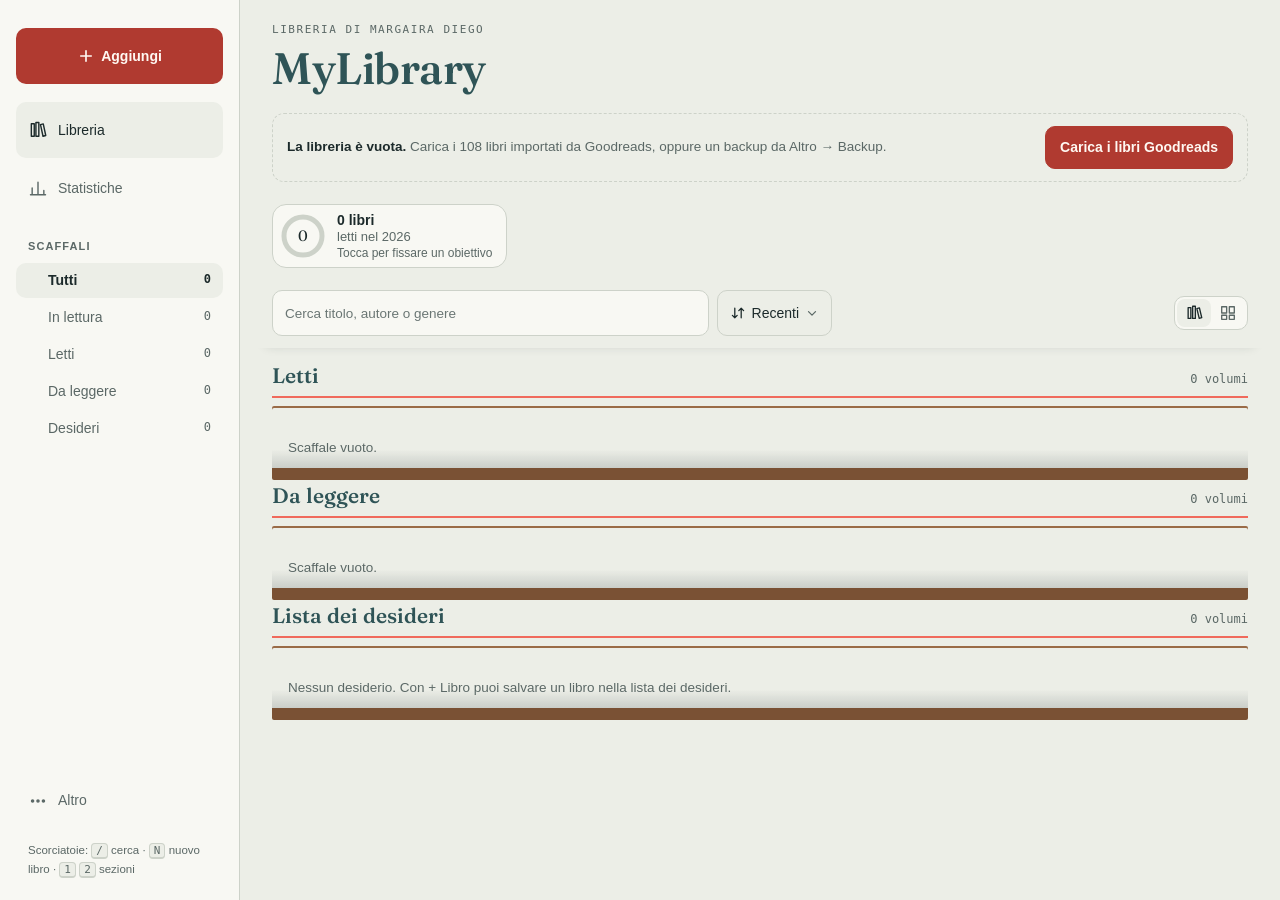
==== index.html @ 31dde28f "Unisci font-fraunces: nuovi caratteri e colori (v44)" ====
<!doctype html>
<html lang="it">
<head>
<meta charset="utf-8">
<meta name="viewport" content="width=device-width, initial-scale=1, viewport-fit=cover">
<title>MyLibrary</title>
<meta name="description" content="La mia libreria personale: libri letti, in lettura e da leggere.">
<link rel="manifest" href="manifest.webmanifest">
<link rel="icon" href="icon-192.png" type="image/png">
<link rel="apple-touch-icon" href="apple-touch-icon.png">
<meta name="apple-mobile-web-app-capable" content="yes">
<meta name="mobile-web-app-capable" content="yes">
<meta name="apple-mobile-web-app-title" content="MyLibrary">
<meta name="apple-mobile-web-app-status-bar-style" content="default">
<meta name="theme-color" content="#ECEEE7" media="(prefers-color-scheme: light)">
<meta name="theme-color" content="#131919" media="(prefers-color-scheme: dark)">
<link rel="preconnect" href="https://fonts.googleapis.com">
<link rel="preconnect" href="https://fonts.gstatic.com" crossorigin>
<link rel="stylesheet" href="https://fonts.googleapis.com/css2?family=Fraunces:opsz,wght@9..144,400..600&display=swap">
<link rel="stylesheet" href="style.css">
</head>
<body>
<div class="wrap">
  <header class="top">
    <div class="exlibris">Libreria di Margaira Diego</div>
    <h1>MyLibrary</h1>
  </header>
  <div id="notice"></div>
  <div class="enrich" id="enrich" role="status" hidden></div>
  <section class="hero" id="hero" aria-label="Libri in lettura" hidden></section>
  <div class="sumrow">
    <div class="tally" id="tally"></div>
    <div class="viewsw viewsw-m" role="radiogroup" aria-label="Vista">
        <button type="button" role="radio" data-mode="dorsi" aria-checked="true" aria-label="Dorsi sullo scaffale" title="Dorsi"><svg viewBox="0 0 20 20" width="18" height="18" aria-hidden="true"><path d="M3.5 4h3v12h-3zM8.5 2.5h3V16h-3zM13.2 5.2l2.8-.8 2.6 10.8-2.8.8z" fill="none" stroke="currentColor" stroke-width="1.5" stroke-linejoin="round"/></svg></button>
        <button type="button" role="radio" data-mode="copertine" aria-checked="false" aria-label="Copertine" title="Copertine"><svg viewBox="0 0 20 20" width="18" height="18" aria-hidden="true"><path d="M3 3h5.5v7H3zM11.5 3H17v7h-5.5zM3 12.5h5.5V17H3zM11.5 12.5H17V17h-5.5z" fill="none" stroke="currentColor" stroke-width="1.5" stroke-linejoin="round"/></svg></button>
    </div>
  </div>
  <div class="toolbar" id="toolbar">
    <div class="search" id="searchbar">
      <input id="q" type="search" placeholder="Cerca titolo, autore o genere" aria-label="Cerca nella libreria" autocomplete="off">
      <div class="dd" id="sort-dd">
        <button class="dd-btn" id="sort-btn" type="button" aria-haspopup="listbox" aria-expanded="false" aria-label="Ordina">
          <svg viewBox="0 0 20 20" width="16" height="16" aria-hidden="true"><path d="M6 4v12M6 16l-3-3M6 16l3-3M14 16V4M14 4l-3 3M14 4l3 3" fill="none" stroke="currentColor" stroke-width="1.6" stroke-linecap="round" stroke-linejoin="round"/></svg>
          <span id="sort-label">Recenti</span>
          <svg class="chev" viewBox="0 0 20 20" width="14" height="14" aria-hidden="true"><path d="M5 8l5 5 5-5" fill="none" stroke="currentColor" stroke-width="1.8" stroke-linecap="round" stroke-linejoin="round"/></svg>
        </button>
        <div class="dd-menu" id="sort-menu" role="listbox" aria-label="Ordina per" hidden>
          <button type="button" role="option" data-v="recenti" aria-selected="true">Recenti</button>
          <button type="button" role="option" data-v="daleggere" data-short="Da leggere" aria-selected="false">Da leggere prima</button>
          <button type="button" role="option" data-v="autore" aria-selected="false">Autore</button>
          <button type="button" role="option" data-v="titolo" aria-selected="false">Titolo</button>
          <button type="button" role="option" data-v="voto" aria-selected="false">Voto</button>
        </div>
      </div>
    </div>
    <div class="filters">
      <div class="pills" id="pills" role="radiogroup" aria-label="Mostra"></div>
      <div class="viewsw" role="radiogroup" aria-label="Vista">
        <button type="button" role="radio" data-mode="dorsi" aria-checked="true" aria-label="Dorsi sullo scaffale" title="Dorsi"><svg viewBox="0 0 20 20" width="18" height="18" aria-hidden="true"><path d="M3.5 4h3v12h-3zM8.5 2.5h3V16h-3zM13.2 5.2l2.8-.8 2.6 10.8-2.8.8z" fill="none" stroke="currentColor" stroke-width="1.5" stroke-linejoin="round"/></svg></button>
        <button type="button" role="radio" data-mode="copertine" aria-checked="false" aria-label="Copertine" title="Copertine"><svg viewBox="0 0 20 20" width="18" height="18" aria-hidden="true"><path d="M3 3h5.5v7H3zM11.5 3H17v7h-5.5zM3 12.5h5.5V17H3zM11.5 12.5H17V17h-5.5z" fill="none" stroke="currentColor" stroke-width="1.5" stroke-linejoin="round"/></svg></button>
      </div>
    </div>
  </div>
  <main id="main"></main>
</div>

<nav class="dock" id="dock" aria-label="Sezioni">
  <button class="tab" type="button" data-view="libreria" aria-current="page"><svg viewBox="0 0 24 24" aria-hidden="true"><path d="M4 4.5h3.5v15H4zM9.5 3h3.5v16.5H9.5zM15 5.6l3.3-.9 3 13.9-3.3.9z"/></svg><span>Libreria</span><em class="n" id="n-all"></em></button>
  <div class="shelves" id="side-shelves"></div>
  <button class="tab" type="button" data-act="search"><svg viewBox="0 0 24 24" aria-hidden="true"><circle cx="10.5" cy="10.5" r="6"/><path d="M15 15l5 5"/></svg><span>Cerca</span></button>
  <button class="tab add" type="button" data-act="add" aria-label="Aggiungi un libro (tieni premuto per l'ISBN)"><i class="ico"><svg viewBox="0 0 24 24" aria-hidden="true"><path d="M12 5v14M5 12h14"/></svg></i><span>Aggiungi</span></button>
  <button class="tab" type="button" data-view="stats" aria-current="false"><svg viewBox="0 0 24 24" aria-hidden="true"><path d="M5 20v-8M12 20V5M19 20v-5M3 20h18"/></svg><span>Statistiche</span></button>
  <button class="tab more" type="button" data-act="more"><svg viewBox="0 0 24 24" aria-hidden="true"><circle cx="5.5" cy="12" r="1.3"/><circle cx="12" cy="12" r="1.3"/><circle cx="18.5" cy="12" r="1.3"/></svg><span>Altro</span><i class="dot" id="archive-dot" hidden></i></button>
  <p class="kbd">Scorciatoie: <kbd>/</kbd> cerca · <kbd>N</kbd> nuovo libro · <kbd>1</kbd> <kbd>2</kbd> sezioni</p>
</nav>
<div id="layer"></div>
<script src="app.js"></script>
</body>
</html>
---- style.css ----
/* Una stanza di lettura: scaffali con dorsi, copertine, segnature in stile biblioteca; barra a icone in basso (colonna laterale su computer) */
:root {
  --bg: #ECEEE7;
  --surface: #F8F8F3;
  --ink: #1C2A2B;
  --muted: #5B6866;
  --rule: #CDD2C9;
  --accent: #B03A30;
  --title: #2F5457; /* titoli petrolio, come l'icona */
  --coral: #F06A5C; /* dettagli: anello, barra di lettura, linea degli scaffali */
  --accent-ink: #FFF8F2;
  --wood: #7A5134;
  --wood-hi: #9A6B47;
  --shadow: rgba(28, 42, 43, .16);
  --scrim: rgba(10, 14, 14, .45);
  --spine-ink: #FBF6EC;
  --display: "Fraunces", Georgia, "Times New Roman", serif;
  --dw: 560; /* peso dei titoli */
  --body: -apple-system, BlinkMacSystemFont, "SF Pro Text", "Segoe UI", Helvetica, Arial, sans-serif;
  --mono: ui-monospace, "SF Mono", Menlo, Consolas, monospace;
  color-scheme: light;
}
@media (prefers-color-scheme: dark) {
  :root {
    --bg: #131919; --surface: #1C2425; --ink: #E5E8E1; --muted: #97A29F; --rule: #2E3939;
    --accent: #F06A5C; --accent-ink: #1A0E0C; --title: #F4EAD8; --wood: #4B3222; --wood-hi: #654532;
    --shadow: rgba(0,0,0,.45); --scrim: rgba(0,0,0,.6); color-scheme: dark;
  }
}
* { box-sizing: border-box; }
html, body { background: var(--bg); color: var(--ink); margin: 0; }
body {
  font-family: var(--body); font-size: 15px; line-height: 1.5;
  padding-inline: max(16px, env(safe-area-inset-left, 0px));
  padding-block: env(safe-area-inset-top, 0px) calc(var(--dock-h, 70px) + 20px);
  -webkit-tap-highlight-color: transparent; -webkit-text-size-adjust: 100%;
}
img { max-width: 100%; }
[hidden] { display: none !important; }
.wrap { max-width: 960px; margin: 0 auto; display: flex; flex-direction: column; gap: 22px; }
button, input, select, textarea { font: inherit; color: inherit; }
input, select, textarea { font-size: 16px; } /* evita lo zoom automatico di iOS */
button { cursor: pointer; }
:focus-visible { outline: 2px solid var(--accent); outline-offset: 2px; }

header.top { padding-top: 22px; display: flex; flex-direction: column; gap: 6px; }
.exlibris { font-family: var(--mono); font-size: 11px; letter-spacing: .14em; text-transform: uppercase; color: var(--muted); }
h1 { font-family: var(--display); font-weight: var(--dw); font-size: clamp(30px, 7vw, 44px); line-height: 1.05; letter-spacing: -.01em; margin: 0; text-wrap: balance; color: var(--title); }
.tally { display: flex; flex-wrap: wrap; gap: 6px 18px; color: var(--muted); font-size: 13px; font-variant-numeric: tabular-nums; }
.tally b { color: var(--ink); font-weight: 600; }

.search { display: flex; gap: 8px; }
.search input { flex: 1; min-width: 0; padding: 10px 12px; border: 1px solid var(--rule); background: var(--surface); border-radius: 10px; }
.search select { padding: 10px; border: 1px solid var(--rule); background: var(--surface); border-radius: 10px; }

.notice { border: 1px dashed var(--rule); border-radius: 12px; padding: 12px 14px; font-size: 13.5px; color: var(--muted); display: flex; gap: 12px; align-items: center; flex-wrap: wrap; justify-content: space-between; }
.notice strong { color: var(--ink); }

/* Scaffali */
.shelf-block { display: flex; flex-direction: column; gap: 8px; }
.shelf-head { display: flex; align-items: baseline; justify-content: space-between; gap: 12px; padding-bottom: 4px; border-bottom: 2px solid var(--coral); }
.shelf-head h2 { font-family: var(--display); font-weight: var(--dw); font-size: 21px; margin: 0; color: var(--title); }
.shelf-head span { font-family: var(--mono); font-size: 12px; color: var(--muted); font-variant-numeric: tabular-nums; }
.row { display: flex; align-items: flex-end; gap: 3px; flex-wrap: wrap; width: 100%; padding: 14px 8px 0; border-bottom: 12px solid var(--wood); box-shadow: 0 2px 0 var(--wood-hi) inset, 0 10px 14px -10px var(--shadow); background: linear-gradient(to bottom, transparent 70%, var(--shadow)); border-radius: 2px; }
.spine { border: 0; padding: 12px 0 8px; border-radius: 3px 3px 1px 1px; color: var(--spine-ink); position: relative; overflow: hidden; display: flex; flex-direction: column; align-items: center; justify-content: space-between; gap: 6px; background-size: 100% 100%; background-position: center; box-shadow: inset 2px 0 0 rgba(255,255,255,.14), inset -3px 0 0 rgba(0,0,0,.18); transition: transform .18s ease; }
.spine:hover, .spine:focus-visible { transform: translateY(-8px); }
.spine .t { flex: 1; min-height: 0; writing-mode: vertical-rl; transform: rotate(180deg); font-family: var(--display); font-size: 13px; line-height: 1.1; white-space: nowrap; overflow: hidden; text-overflow: ellipsis; position: relative; z-index: 2; }
.spine .au { writing-mode: vertical-rl; transform: rotate(180deg); font-size: 8.5px; letter-spacing: .12em; text-transform: uppercase; opacity: .85; white-space: nowrap; max-height: 64px; overflow: hidden; position: relative; z-index: 2; }
/* dorso ricavato dalla copertina */
.spine.fromcover img { position: absolute; inset: 0; width: 100%; height: 100%; object-fit: cover; z-index: 0; }
.spine.fromcover .shade { position: absolute; inset: 0; z-index: 1; background:
  linear-gradient(90deg, rgba(0,0,0,.55) 0, rgba(0,0,0,.18) 16%, rgba(255,255,255,.10) 42%, rgba(0,0,0,.10) 72%, rgba(0,0,0,.55) 100%),
  rgba(0,0,0,.28); }
.spine.fromcover .t, .spine.fromcover .au { text-shadow: 0 1px 2px rgba(0,0,0,.8); }
/* dorso fotografato */
.spine.photo { padding: 0; }
.spine.photo .gloss { position: absolute; inset: 0; background: linear-gradient(90deg, rgba(0,0,0,.35), rgba(255,255,255,.10) 35%, transparent 60%, rgba(0,0,0,.35)); }
.spine-edit { display: flex; flex-direction: column; gap: 8px; border-top: 1px solid var(--rule); padding-top: 12px; }
.spine-row { display: flex; gap: 16px; align-items: flex-end; }
.spine-prev { flex: none; display: flex; align-items: flex-end; min-height: 140px; padding: 0 6px; border-bottom: 6px solid var(--wood); }
.spine-prev .spine { cursor: default; }
.spine-actions { display: flex; flex-direction: column; gap: 8px; min-width: 0; }
.spine-actions label.btn { text-align: center; cursor: pointer; }
.spine .band { position: absolute; left: 0; right: 0; height: 3px; background: rgba(255,255,255,.28); }
.spine .band.a { top: 8px; } .spine .band.b { bottom: 8px; }
.spine.demo { opacity: .78; }
.empty-shelf { color: var(--muted); font-size: 13.5px; padding: 18px 8px 10px; width: 100%; }
.more { align-self: flex-start; }

/* Copertine */
.covers { display: grid; grid-template-columns: repeat(auto-fill, minmax(130px, 1fr)); gap: 18px 14px; }
.card { border: 0; background: none; padding: 0; text-align: left; display: flex; flex-direction: column; gap: 8px; min-width: 0; }
.cover { aspect-ratio: 2 / 3; max-width: 100%; width: 100%; border-radius: 3px 6px 6px 3px; color: var(--spine-ink); position: relative; overflow: hidden; padding: 16px 14px; display: flex; flex-direction: column; justify-content: space-between; box-shadow: 0 8px 18px -10px var(--shadow), inset 6px 0 0 rgba(0,0,0,.16); }
.cover::after { content: ""; position: absolute; inset: 8px 8px 8px 14px; border: 1px solid rgba(255,255,255,.35); pointer-events: none; }
.cover .ct { font-family: var(--display); font-size: 17px; line-height: 1.15; text-wrap: balance; position: relative; z-index: 1; overflow-wrap: anywhere; }
.cover .ca { font-size: 10.5px; letter-spacing: .12em; text-transform: uppercase; position: relative; z-index: 1; opacity: .9; }
.cover .pat { position: absolute; inset: 0; opacity: .5; }
.cover.photo { padding: 0; }
.cover.photo::after { display: none; }
.cover.photo img { position: absolute; inset: 0; width: 100%; height: 100%; object-fit: cover; z-index: 2; }
.card .meta { font-size: 12.5px; color: var(--muted); display: flex; justify-content: space-between; gap: 8px; }
.card .meta .callno { font-family: var(--mono); font-size: 11px; }
.card .ttl { font-size: 13px; line-height: 1.3; font-weight: 600; overflow: hidden; display: -webkit-box; -webkit-line-clamp: 2; -webkit-box-orient: vertical; }
.stars { color: var(--accent); letter-spacing: 1px; font-size: 13px; }

/* Statistiche */
.stats { display: grid; grid-template-columns: repeat(auto-fit, minmax(240px, 1fr)); gap: 16px; }
.panel { background: var(--surface); border: 1px solid var(--rule); border-radius: 14px; padding: 16px; display: flex; flex-direction: column; gap: 12px; min-width: 0; }
.panel h3 { margin: 0; font-family: var(--display); font-weight: var(--dw); font-size: 18px; color: var(--title); }
.figures { display: grid; grid-template-columns: repeat(3, 1fr); gap: 10px; }
.fig b { display: block; font-family: var(--display); font-weight: var(--dw); font-size: 28px; font-variant-numeric: tabular-nums; line-height: 1.1; }
.fig span { font-size: 12px; color: var(--muted); }
.bars { display: flex; align-items: flex-end; gap: 8px; height: 150px; padding-top: 18px; border-bottom: 1px solid var(--rule); }
.bar { flex: 1; display: flex; flex-direction: column; align-items: center; justify-content: flex-end; gap: 4px; height: 100%; min-width: 0; }
.bar i { display: block; width: 100%; max-width: 34px; background: var(--accent); border-radius: 3px 3px 0 0; }
.bar em { font-style: normal; font-size: 12px; font-variant-numeric: tabular-nums; }
.bar-labels { display: flex; gap: 8px; }
.bar-labels span { flex: 1; text-align: center; font-family: var(--mono); font-size: 11px; color: var(--muted); min-width: 0; }
.list { list-style: none; padding: 0; margin: 0; display: flex; flex-direction: column; gap: 8px; }
.list li { display: flex; justify-content: space-between; gap: 10px; font-size: 14px; border-bottom: 1px solid var(--rule); padding-bottom: 6px; }
.list li span:last-child { font-variant-numeric: tabular-nums; color: var(--muted); }

/* Barra in alto: ricerca, ordine, filtri a pillole, vista dorsi/copertine. Resta in cima mentre scorri. */
.toolbar { position: sticky; top: 0; z-index: 4; margin: -12px calc(-1 * max(16px, env(safe-area-inset-left, 0px))) -10px; padding: calc(8px + env(safe-area-inset-top, 0px)) max(16px, env(safe-area-inset-left, 0px)) 8px;
  background: var(--bg); box-shadow: 0 8px 10px -10px var(--shadow); display: flex; flex-direction: column; gap: 8px; }
.filters { display: flex; flex-direction: column; align-items: flex-end; gap: 6px; } /* sotto i filtri, a destra */
.pills { align-self: stretch; width: 100%; }
.pills { display: flex; gap: 6px; overflow-x: auto; scrollbar-width: none; flex: 1; min-width: 0; }
.pills::-webkit-scrollbar { display: none; }
.pill { flex: none; border: 1px solid var(--rule); background: var(--surface); border-radius: 999px; padding: 5px 12px; font-size: 13px; font-weight: 500; color: var(--muted); white-space: nowrap; transition: background .15s ease, color .15s ease; }
.pill b { font-weight: 600; margin-left: 5px; font-variant-numeric: tabular-nums; opacity: .75; }
.pill[aria-checked="true"] { background: var(--ink); border-color: var(--ink); color: var(--bg); }
/* iPhone: senza numeri e più compatte, così le quattro pillole entrano tutte */
/* Sotto 1024 px i filtri sono un controllo segmentato a larghezza piena (proposta A); sotto 700 px senza conteggi */
@media (max-width: 1023px) {
  .pills { display: flex; gap: 0; overflow: visible; background: var(--surface); border: 1px solid var(--rule); border-radius: 12px; padding: 3px; }
  .pill { flex: 1 1 auto; min-width: 0; border: 0; background: none; border-radius: 9px; padding: 7px 4px; font-size: 12.5px; overflow: hidden; text-overflow: ellipsis; }
  .pill[aria-checked="true"] { background: var(--ink); color: var(--bg); font-weight: 600; }
}
@media (max-width: 699px) { .pill b { display: none; } }
.viewsw { display: flex; flex: none; padding: 2px; border: 1px solid var(--rule); border-radius: 10px; background: var(--surface); }
.viewsw button { border: 0; background: none; padding: 5px 8px; border-radius: 8px; color: var(--muted); display: grid; place-items: center; }
.viewsw button[aria-checked="true"] { background: var(--bg); color: var(--ink); }

/* Barra in basso a icone (telefono e iPad in verticale) */
.dock { position: fixed; left: 0; right: 0; bottom: 0; z-index: 5; background: color-mix(in srgb, var(--surface) 94%, transparent); -webkit-backdrop-filter: blur(12px); backdrop-filter: blur(12px); border-top: 1px solid var(--rule);
  padding: 6px max(8px, env(safe-area-inset-left, 0px)) calc(4px + env(safe-area-inset-bottom, 0px)); display: grid; grid-template-columns: repeat(5, 1fr); max-width: none; transition: transform .25s ease; }
.dock .tab { position: relative; display: flex; flex-direction: column; align-items: center; justify-content: flex-end; gap: 2px; min-height: 56px; border: 0; background: none; padding: 4px 0; font-size: 10.5px; font-weight: 600; color: var(--muted); -webkit-touch-callout: none; user-select: none; -webkit-user-select: none; }
.dock .tab svg { width: 24px; height: 24px; fill: none; stroke: currentColor; stroke-width: 1.7; stroke-linecap: round; stroke-linejoin: round; }
.dock .tab.more svg { fill: currentColor; }
.dock .tab[aria-current="page"] { color: var(--accent); }
.dock .tab .n { display: none; }
.dock .tab.add .ico { width: 46px; height: 46px; margin-top: -16px; border-radius: 50%; background: var(--accent); color: var(--accent-ink); display: grid; place-items: center; box-shadow: 0 6px 16px -6px var(--accent); }
.dock .tab.add .ico svg { stroke-width: 2.2; }
.dock .dot { position: absolute; top: 2px; left: calc(50% + 8px); width: 8px; height: 8px; border-radius: 50%; background: var(--accent); }
.dock .shelves, .dock .kbd { display: none; }
@media (max-width: 1023px) {
  body.bars-off .dock { transform: translateY(calc(100% + 24px)); } /* 24px: anche il cerchio di Aggiungi che sporge */
}
@media (min-width: 560px) and (max-width: 1023px) { .dock { padding-inline: calc(50% - 280px); } }

/* Telefono: sezione in lettura, obiettivo su una riga e filtri come nel mockup */
@media (max-width: 1023px) {
  .toolbar { display: flex; flex-direction: column; }
  .filters { order: 1; }
  #searchbar { order: 2; }
  .tally .goal { border: 0; background: none; padding: 0; border-radius: 0; gap: 8px; }
  .pace-extra { display: none; }
  .filters { display: flex; flex-direction: column; align-items: stretch; }
  .toolbar .viewsw { display: none; } /* sul telefono il selettore sta nella riga dell'obiettivo */
  .sumrow { display: flex; align-items: center; justify-content: space-between; gap: 8px; margin-top: -6px; }
  .sumrow .tally { flex: 1; min-width: 0; margin-top: 0; }
  .sumrow .tally .goal { width: auto; }
  .sumrow .viewsw-m { display: flex; flex: none; }
  .tally .goal-txt em { display: none; } /* sul telefono niente "ne mancano": resta il conteggio */
  .goal svg { width: 30px; height: 30px; }
  .tally .goal { width: 100%; justify-content: flex-start; }
  .tally .goal-txt { flex-direction: row; flex-wrap: wrap; align-items: baseline; gap: 0 4px; font-size: 13px; white-space: nowrap; }
  .tally .goal-txt b { font-size: 14px; }
  .tally .goal-txt em { font-size: 12.5px; font-style: normal; }
  .tally .goal-txt em::before { content: "· "; }
  .hero .rlabel { font-size: 11px; letter-spacing: .14em; text-transform: uppercase; color: var(--accent); font-weight: 600; }
  .hero .rbody { gap: 8px; }
  .hero .ractions { display: flex; gap: 8px; margin-top: 4px; }
  .hero .ractions .btn { padding: 9px 16px; font-size: 14px; }
  .hero .callno { font-family: var(--mono); font-size: 12px; color: var(--ink); }
}
.ractions { display: flex; gap: 8px; flex-wrap: wrap; }
/* Obiettivo compatto sotto la lettura, sul telefono */
@media (max-width: 1023px) {
  .goal svg { width: 40px; height: 40px; }
}

/* Aggiornamento informazioni in sottofondo */
.enrich { font-size: 13px; color: var(--muted); background: var(--surface); border: 1px dashed var(--rule); border-radius: 12px; padding: 8px 12px; }

/* Sezione in lettura in primo piano (in alto) */
.hero { display: flex; flex-direction: column; gap: 12px; }
.hero-h { font: var(--dw) 21px var(--display); color: var(--title); margin: 0; display: flex; justify-content: space-between; align-items: baseline; }
.hero-h span { font: 500 12px var(--mono); color: var(--muted); }
.hero .reading { grid-template-columns: 1fr; gap: 12px; }
.hero .rcard { grid-template-columns: 104px 1fr; gap: 16px; padding: 14px; border-radius: 18px; box-shadow: 0 10px 24px -18px var(--shadow); }
.hero .rcover .cover { padding: 10px 8px; }
.hero .rcover .cover .ct { font-size: 12px; } .hero .rcover .cover .ca { font-size: 8px; }
.hero .rbody h3 { font-size: 20px; }
.hero .pbar { height: 9px; }
@media (min-width: 1024px) { .hero .reading { grid-template-columns: repeat(auto-fill, minmax(360px, 1fr)); } }

/* Lista dei desideri */
.wish-box { display: flex; flex-direction: column; gap: 8px; padding: 12px; border: 1px dashed var(--rule); border-radius: 14px; }
.wish-box .btn { align-self: flex-start; }
.refresh { display: flex; flex-direction: column; gap: 6px; align-items: flex-start; }

/* Pulsanti Mostra altri / Nascondi */
.pager { display: flex; align-items: center; justify-content: space-between; flex-wrap: wrap; gap: 10px 14px; margin: 14px 0 0; padding: 10px 12px; border: 1px dashed var(--rule); border-radius: 14px; }
.pager-count { font-family: var(--mono); font-size: 12px; color: var(--muted); font-variant-numeric: tabular-nums; }
.pager-actions { display: flex; gap: 8px; flex-wrap: wrap; margin-left: auto; }
.pager-btn { border: 1px solid var(--rule); background: var(--surface); color: var(--ink); padding: 8px 14px; border-radius: 999px; font-size: 13.5px; font-weight: 600; min-height: 38px; transition: background .15s ease, border-color .15s ease; }
.pager-btn.primary { background: var(--ink); border-color: var(--ink); color: var(--bg); }
.pager-btn:hover { border-color: var(--muted); }
.pager-btn:active { transform: scale(.98); }
[data-shelf], #main .covers { scroll-margin-top: 150px; }

/* Menu Altro */
.menu-list { display: flex; flex-direction: column; border: 1px solid var(--rule); border-radius: 14px; overflow: hidden; }
.menu-list > * { display: flex; flex-direction: column; gap: 2px; text-align: left; border: 0; border-bottom: 1px solid var(--rule); background: var(--bg); padding: 13px 16px; position: relative; }
.menu-list > *:last-child { border-bottom: 0; }
.menu-list b { font-size: 15px; font-weight: 600; }
.menu-list span { font-size: 12.5px; color: var(--muted); }
.menu-list button::after { content: ""; position: absolute; right: 16px; top: 50%; width: 7px; height: 7px; border-right: 2px solid var(--muted); border-top: 2px solid var(--muted); transform: translateY(-50%) rotate(45deg); }
.menu-list .due span { color: var(--accent); font-weight: 600; }
.menu-list .soon { opacity: .55; }

/* Schede a comparsa */
.scrim { position: fixed; inset: 0; background: var(--scrim); z-index: 10; display: flex; align-items: flex-end; justify-content: center; }
.sheet { background: var(--surface); width: 100%; max-width: 560px; max-height: 92vh; max-height: 92dvh; overflow-y: auto; -webkit-overflow-scrolling: touch; overscroll-behavior: contain; border-radius: 18px 18px 0 0; padding: 20px 16px calc(24px + env(safe-area-inset-bottom, 0px)); display: flex; flex-direction: column; gap: 14px; }
@media (min-width: 640px) { .scrim { align-items: center; } .sheet { border-radius: 18px; } }
/* Su iPhone la scheda scorre solo in verticale: niente slittamenti di lato */
.sheet { overflow-x: hidden; touch-action: pan-y pinch-zoom; }
/* I campi data di Safari hanno una larghezza minima propria che può sforare la colonna */
.field input[type="date"] { -webkit-appearance: none; appearance: none; min-width: 0; max-width: 100%; min-height: 44px; display: block; }
.field input[type="date"]::-webkit-date-and-time-value { text-align: left; }
.sheet h2 { font-family: var(--display); font-weight: var(--dw); font-size: 24px; margin: 0; text-wrap: balance; color: var(--title); }
.sheet .sub { color: var(--muted); font-size: 14px; margin-top: -8px; }
.sheet-top { display: grid; grid-template-columns: 96px 1fr; gap: 14px; align-items: start; }
.sheet-top > div { min-width: 0; display: flex; flex-direction: column; gap: 6px; }
.sheet-top .cover { padding: 10px 8px; }
.sheet-top .cover .ct { font-size: 12px; }
.sheet-top .cover .ca { font-size: 8px; }
.kv { display: flex; flex-wrap: wrap; gap: 4px 14px; font-size: 13px; color: var(--muted); font-variant-numeric: tabular-nums; }
.kv .callno { font-family: var(--mono); color: var(--ink); }
.synopsis { font-size: 14px; color: var(--muted); margin: 0; white-space: pre-line; }
.field { display: flex; flex-direction: column; gap: 4px; min-width: 0; }
.field label, .label { font-size: 11px; letter-spacing: .1em; text-transform: uppercase; color: var(--muted); font-weight: 600; }
.field input, .field select, .field textarea { padding: 10px 12px; border: 1px solid var(--rule); border-radius: 10px; background: var(--bg); width: 100%; }
.field textarea { min-height: 76px; resize: vertical; }
.grid2 { display: grid; grid-template-columns: 1fr 1fr; gap: 10px; }
.grid2 > * { min-width: 0; }
.rate { display: flex; gap: 2px; }
.rate button { border: 0; background: none; font-size: 26px; line-height: 1; padding: 2px 4px; color: var(--rule); }
.rate button.on { color: var(--accent); }
.actions { display: flex; gap: 8px; flex-wrap: wrap; }
.btn { border: 1px solid var(--rule); background: var(--bg); padding: 10px 14px; border-radius: 10px; font-weight: 600; font-size: 14px; }
.btn.primary { background: var(--accent); color: var(--accent-ink); border-color: var(--accent); }
.btn.danger { color: var(--accent); }
.btn.ghost { border-color: transparent; background: none; }
.btn[disabled] { opacity: .5; cursor: default; }
.hint { font-size: 12.5px; color: var(--muted); margin: 0; }
.status-line { font-size: 13px; color: var(--muted); min-height: 1em; }
details.edit { border-top: 1px solid var(--rule); padding-top: 12px; }
details.edit summary { font-weight: 600; font-size: 14px; cursor: pointer; }
details.edit[open] summary { margin-bottom: 12px; }
details.edit .inner { display: flex; flex-direction: column; gap: 12px; }

/* Risultati di ricerca */
.results { display: flex; flex-direction: column; gap: 8px; }
.result { display: grid; grid-template-columns: 44px 1fr; gap: 12px; align-items: center; text-align: left; border: 1px solid var(--rule); background: var(--bg); border-radius: 10px; padding: 8px; }
.result img, .result .noimg { width: 44px; height: 66px; object-fit: cover; border-radius: 2px; background: var(--rule); }
.result div { min-width: 0; }
.result b { display: block; font-size: 14px; line-height: 1.3; }
.result span { font-size: 12.5px; color: var(--muted); }

.toast { position: fixed; left: 50%; bottom: calc(var(--dock-h, 70px) + 12px); transform: translateX(-50%); background: var(--ink); color: var(--bg); padding: 10px 16px; border-radius: 999px; font-size: 13.5px; z-index: 20; max-width: calc(100% - 32px); text-align: center; display: flex; gap: 10px; align-items: center; }
.toast button { border: 0; background: none; color: inherit; font-weight: 700; text-decoration: underline; padding: 0; }
.update-bar { position: fixed; top: calc(env(safe-area-inset-top, 0px) + 10px); left: 50%; transform: translateX(-50%); background: var(--ink); color: var(--bg); padding: 10px 16px; border-radius: 999px; font-size: 13.5px; z-index: 30; max-width: calc(100% - 32px); display: flex; gap: 12px; align-items: center; white-space: nowrap; }
.update-bar button { border: 0; background: none; color: inherit; font-weight: 700; padding: 0; }
.update-bar button[data-u="go"] { text-decoration: underline; }
@media (prefers-reduced-motion: reduce) { .spine { transition: none; } .spine:hover { transform: none; } }

/* Scelta della copertina */
.cover-edit { display: flex; flex-direction: column; gap: 8px; border-top: 1px solid var(--rule); padding-top: 12px; }
.cover-head { display: flex; justify-content: space-between; align-items: center; gap: 12px; flex-wrap: wrap; }
.cover-picks { display: grid; grid-template-columns: repeat(auto-fill, minmax(84px, 1fr)); gap: 10px; }
.pick { border: 2px solid transparent; background: none; padding: 3px; border-radius: 8px; display: flex; flex-direction: column; gap: 4px; align-items: stretch; min-width: 0; }
.pick img, .pick .cover { width: 100%; aspect-ratio: 2 / 3; object-fit: cover; border-radius: 3px; box-shadow: 0 4px 10px -6px var(--shadow); }
.pick .cover { padding: 6px; }
.pick .cover .ct { font-size: 10px; } .pick .cover .ca { font-size: 7px; }
.pick span { font-size: 10.5px; color: var(--muted); text-align: center; white-space: nowrap; overflow: hidden; text-overflow: ellipsis; }
.pick.on { border-color: var(--accent); }

/* Obiettivo annuale in testata */
.tally { align-items: center; gap: 10px 18px; }
.goal { display: flex; align-items: center; gap: 10px; border: 1px solid var(--rule); background: var(--surface); border-radius: 14px; padding: 6px 14px 6px 6px; text-align: left; }
.goal svg { flex: none; }
.goal .ring-bg { fill: none; stroke: var(--rule); stroke-width: 5; }
.goal .ring-fg { fill: none; stroke: var(--coral); stroke-width: 5; stroke-linecap: round; transition: stroke-dasharray .5s ease; }
.goal text { font-family: var(--display); font-size: 15px; fill: var(--ink); }
.goal-txt { display: flex; flex-direction: column; font-size: 13px; color: var(--muted); line-height: 1.3; }
.goal-txt b { color: var(--ink); font-size: 14px; }
.goal-txt em { font-style: normal; font-size: 12px; }
.notice.quiet { border-style: solid; padding: 8px 12px; }

/* Libri in lettura */
.reading { display: grid; grid-template-columns: repeat(auto-fill, minmax(280px, 1fr)); gap: 12px; }
.rcard { display: grid; grid-template-columns: 72px 1fr; gap: 14px; background: var(--surface); border: 1px solid var(--rule); border-radius: 14px; padding: 12px; align-items: start; }
.rcover { border: 0; padding: 0; background: none; }
.rcover .cover { padding: 8px 6px; }
.rcover .cover .ct { font-size: 10px; } .rcover .cover .ca { font-size: 7px; }
.rbody { min-width: 0; display: flex; flex-direction: column; gap: 6px; }
.rbody h3 { margin: 0; font-family: var(--display); font-weight: var(--dw); font-size: 17px; line-height: 1.2; text-wrap: balance; color: var(--title); }
.pbar { height: 8px; border-radius: 99px; background: var(--rule); overflow: hidden; }
.pbar i { display: block; height: 100%; background: var(--coral); border-radius: inherit; transition: width .4s ease; }
.prow { display: flex; align-items: center; gap: 10px; flex-wrap: wrap; }
.pin { display: flex; align-items: center; gap: 6px; font-size: 13px; color: var(--muted); }
.pin input { width: 76px; padding: 6px 8px; border: 1px solid var(--rule); border-radius: 8px; background: var(--bg); font-variant-numeric: tabular-nums; }

/* Gesti rapidi */
.spine, .card, .rcover { -webkit-touch-callout: none; -webkit-user-select: none; user-select: none; touch-action: manipulation; }
.quick { display: flex; flex-direction: column; gap: 14px; }
.quick-top { display: grid; grid-template-columns: 64px 1fr; gap: 14px; align-items: center; }
.quick-top .cover { padding: 6px; } .quick-top .cover .ct { font-size: 9px; } .quick-top .cover .ca { font-size: 6px; }
.quick-top h2 { font-size: 20px; }
.quick-list { display: flex; flex-direction: column; gap: 8px; }
.quick-list .btn { text-align: left; padding: 14px; font-size: 15px; }
.quick-list .btn.current { opacity: 1; color: var(--muted); }

/* Scansione ISBN */
.scanner { position: relative; flex: none; border-radius: 12px; overflow: hidden; background: #000; display: flex; flex-direction: column; } /* flex: none: la scheda non lo deve schiacciare a 0 px */
.scanner video { width: 100%; max-height: 260px; object-fit: cover; display: block; }
.scan-frame { position: absolute; left: 12%; right: 12%; top: 50%; height: 34%; transform: translateY(-62%); border: 2px solid rgba(255,255,255,.85); border-radius: 10px; box-shadow: 0 0 0 999px rgba(0,0,0,.25); pointer-events: none; }
.scanner .btn { border-radius: 0; border: 0; }

/* Solo la copertina scaricata */
.cover.photo { background: var(--rule) !important; }
.cover.photo::after, .cover.photo .pat, .cover.photo .ct, .cover.photo .ca { visibility: hidden; }
.cover img { position: absolute; inset: 0; width: 100%; height: 100%; object-fit: cover; z-index: 2; }
.covers .card .meta { justify-content: center; min-height: 18px; }
.arch { display: flex; flex-direction: column; gap: 8px; border-top: 1px solid var(--rule); padding-top: 12px; }
.arch p { margin: 0; font-size: 13.5px; }
.arch .warn { color: var(--accent); font-weight: 600; }
.check { display: flex; gap: 8px; align-items: flex-start; font-size: 13px; color: var(--muted); }
.check input { margin-top: 2px; accent-color: var(--accent); }
.unsaved { position: sticky; bottom: calc(-24px - env(safe-area-inset-bottom, 0px)); margin: 0 -16px calc(-24px - env(safe-area-inset-bottom, 0px)); padding: 12px 16px calc(12px + env(safe-area-inset-bottom, 0px)); background: var(--surface); border-top: 1px solid var(--rule); box-shadow: 0 -6px 16px rgba(0,0,0,.08); display: flex; flex-wrap: wrap; gap: 8px 12px; align-items: center; justify-content: space-between; font-size: 13.5px; font-weight: 600; }

/* ---------- Schermi grandi (computer, iPad in orizzontale) ---------- */
@media (min-width: 1024px) {
  .viewsw-m { display: none; }
  body { padding-left: 272px; padding-right: 32px; padding-block: env(safe-area-inset-top, 0px) 48px; }
  .wrap { max-width: 1200px; }
  /* la barra in basso diventa una colonna laterale con conteggi */
  .dock { top: 0; bottom: 0; left: 0; right: auto; width: 240px; border-top: 0; border-right: 1px solid var(--rule); background: var(--surface);
    padding: 28px 16px 20px; display: flex; flex-direction: column; align-items: stretch; gap: 2px; }
  .dock .tab { flex-direction: row; justify-content: flex-start; gap: 10px; padding: 9px 12px; border-radius: 10px; font-size: 14px; font-weight: 500; transition: background .15s ease, color .15s ease; }
  .dock .tab svg { width: 20px; height: 20px; }
  .dock .tab:hover, .dock .tab[aria-current="page"] { background: var(--bg); color: var(--ink); }
  .dock .tab .n { display: block; margin-left: auto; font-style: normal; font-family: var(--mono); font-size: 12px; color: var(--muted); }
  .dock .tab[data-view="libreria"] { order: 1; } .dock .tab[data-view="stats"] { order: 2; }
  .dock .tab[data-act="search"] { display: none; }
  .dock .tab.add { order: 0; justify-content: center; gap: 6px; margin-bottom: 16px; padding: 10px; background: var(--accent); color: var(--accent-ink); font-weight: 600; }
  .dock .tab.add:hover { background: var(--accent); color: var(--accent-ink); filter: brightness(1.06); }
  .dock .tab.add .ico { width: auto; height: auto; margin: 0; background: none; box-shadow: none; color: inherit; }
  .dock .tab.add .ico svg { width: 18px; height: 18px; }
  .dock .shelves { order: 3; display: flex; flex-direction: column; gap: 2px; margin-top: 20px; }
  .dock .shelves .label { padding: 0 12px 6px; }
  .shelf-link { display: flex; justify-content: space-between; border: 0; background: none; padding: 7px 12px 7px 32px; border-radius: 10px; font-size: 14px; color: var(--muted); text-align: left; transition: background .15s ease, color .15s ease; }
  .shelf-link em { font-style: normal; font-family: var(--mono); font-size: 12px; }
  .shelf-link:hover, .shelf-link[aria-pressed="true"] { background: var(--bg); color: var(--ink); }
  .shelf-link[aria-pressed="true"] { font-weight: 600; }
  .dock .tab.more { order: 4; margin-top: auto; }
  .dock .dot { position: static; margin-left: auto; }
  .dock .kbd { order: 5; display: block; margin: 10px 12px 0; font-size: 11.5px; color: var(--muted); line-height: 1.7; }
  .kbd kbd { font-family: var(--mono); font-size: 11px; border: 1px solid var(--rule); border-bottom-width: 2px; border-radius: 4px; padding: 0 4px; background: var(--bg); }
  .toolbar { flex-direction: row; align-items: center; gap: 12px; margin: -12px -16px -10px; padding: 12px 16px; }
  .toolbar .search { flex: 1; max-width: 560px; }
  .toolbar .filters { margin-left: auto; }
  .toolbar .pills { display: none; }
  .toast { bottom: 28px; left: calc(50% + 120px); }
  .covers { grid-template-columns: repeat(auto-fill, minmax(150px, 1fr)); gap: 24px 18px; }
  /* la scheda del libro si apre a lato, lo scaffale resta visibile */
  .scrim { justify-content: flex-end; align-items: stretch; background: rgba(10, 14, 14, .18); }
  .sheet { max-width: 460px; max-height: none; height: 100%; border-radius: 0; border-left: 1px solid var(--rule);
    box-shadow: -18px 0 40px -20px var(--shadow); animation: slideIn .22s ease; }
  .stats { grid-template-columns: repeat(auto-fit, minmax(300px, 1fr)); }
}
@keyframes slideIn { from { transform: translateX(24px); opacity: .6; } to { transform: none; opacity: 1; } }
@media (prefers-reduced-motion: reduce) { .sheet { animation: none; } }
/* iPad in verticale e schermi medi: due colonne di schede in lettura, più spazio */
@media (min-width: 700px) and (max-width: 1023px) {
  .covers { grid-template-columns: repeat(auto-fill, minmax(140px, 1fr)); }
}

/* Prestazioni: il browser salta il disegno di ciò che è fuori schermo */
.covers .card { content-visibility: auto; contain-intrinsic-size: auto 240px; }
.shelf-block { content-visibility: auto; contain-intrinsic-size: auto 480px; }
.spine img, .cover img { will-change: auto; }

/* ---------- Menu "Ordina" ---------- */
.dd { position: relative; flex: none; }
.dd-btn { display: flex; align-items: center; gap: 6px; height: 100%; min-height: 38px; padding: 0 12px; border: 1px solid var(--rule); border-radius: 10px; background: var(--bg); font-size: 14px; color: var(--ink); transition: border-color .15s ease, background .15s ease; }
.dd-btn:hover { border-color: var(--muted); }
.dd-btn .chev { transition: transform .2s ease; color: var(--muted); }
.dd.open .dd-btn .chev { transform: rotate(180deg); }
.dd-menu { position: absolute; right: 0; top: calc(100% + 8px); min-width: 170px; padding: 6px; background: var(--surface); border: 1px solid var(--rule); border-radius: 12px; box-shadow: 0 14px 34px -14px var(--shadow); display: flex; flex-direction: column; gap: 2px; z-index: 8; transform-origin: top right; animation: ddIn .16s ease; }
.dd-menu[hidden] { display: none; }
.dd-menu [role=option] { text-align: left; border: 0; background: none; padding: 9px 12px 9px 32px; border-radius: 8px; font-size: 14px; position: relative; color: var(--ink); }
.dd-menu [role=option]:hover, .dd-menu [role=option]:focus-visible { background: var(--bg); outline: none; }
.dd-menu [aria-selected=true] { font-weight: 600; }
.dd-menu [aria-selected=true]::before { content: ""; position: absolute; left: 12px; top: 50%; width: 9px; height: 5px; border-left: 2px solid var(--accent); border-bottom: 2px solid var(--accent); transform: translateY(-70%) rotate(-45deg); }
@keyframes ddIn { from { opacity: 0; transform: translateY(4px) scale(.98); } to { opacity: 1; transform: none; } }

/* ---------- Stato a tre pulsanti ---------- */
.seg { position: relative; display: grid; grid-template-columns: repeat(3, 1fr); padding: 3px; border-radius: 12px; background: var(--bg); border: 1px solid var(--rule); }
.seg button { position: relative; z-index: 1; border: 0; background: none; padding: 9px 4px; font-size: 14px; font-weight: 500; color: var(--muted); border-radius: 9px; transition: color .2s ease; }
.seg button[aria-checked=true] { color: var(--accent-ink); font-weight: 600; }
.seg-ink { position: absolute; z-index: 0; top: 3px; bottom: 3px; left: 3px; border-radius: 9px; background: var(--accent); opacity: 0; transition: transform .25s cubic-bezier(.2,.8,.2,1), width .25s ease, opacity .15s; }

/* ---------- Ricerca ---------- */
.search input::placeholder { font-size: 13.5px; color: var(--muted); opacity: .9; }
.search input { transition: border-color .15s ease, box-shadow .15s ease; }
.search input:focus { outline: none; border-color: var(--accent); box-shadow: 0 0 0 3px color-mix(in srgb, var(--accent) 18%, transparent); }

/* ---------- Anteprima sui dorsi ---------- */
.peek { position: fixed; z-index: 30; width: 280px; display: grid; grid-template-columns: 72px 1fr; gap: 12px; padding: 12px; background: var(--surface); border: 1px solid var(--rule); border-radius: 14px; box-shadow: 0 18px 40px -18px var(--shadow); pointer-events: none; opacity: 0; transform: translateY(6px); transition: opacity .16s ease, transform .16s ease; }
.peek.below { transform: translateY(-6px); }
.peek.on { opacity: 1; transform: none; }
.peek .cover { padding: 6px; border-radius: 3px 5px 5px 3px; }
.peek .cover .ct { font-size: 9px; } .peek .cover .ca { font-size: 6px; }
.pk-body { display: flex; flex-direction: column; gap: 3px; min-width: 0; font-size: 12.5px; color: var(--muted); }
.pk-body b { font-family: var(--display); font-weight: var(--dw); font-size: 16px; line-height: 1.2; color: var(--ink); }
.pk-meta { font-size: 12px; }
.pk-st { font-size: 11px; letter-spacing: .08em; text-transform: uppercase; color: var(--accent); margin-top: 2px; }

/* ---------- Fluidità ---------- */
html { scroll-behavior: smooth; }
.scrim { animation: fadeIn .18s ease; }
.scrim.closing { animation: fadeOut .18s ease forwards; }
.sheet { animation: sheetUp .26s cubic-bezier(.2,.8,.2,1); }
.scrim.closing .sheet { animation: sheetDown .18s ease forwards; }
@media (min-width: 1024px) {
  .sheet { animation: slideIn .24s cubic-bezier(.2,.8,.2,1); }
  .scrim.closing .sheet { animation: slideOut .18s ease forwards; }
  .card .cover { transition: transform .2s ease, box-shadow .2s ease; }
  .card:hover .cover { transform: translateY(-4px); box-shadow: 0 16px 28px -14px var(--shadow); }
  .btn { transition: filter .15s ease, border-color .15s ease; }
  .btn:hover:not([disabled]) { filter: brightness(1.05); border-color: var(--muted); }
}
@keyframes fadeIn { from { opacity: 0; } to { opacity: 1; } }
@keyframes fadeOut { to { opacity: 0; } }
@keyframes sheetUp { from { transform: translateY(40px); opacity: .5; } to { transform: none; opacity: 1; } }
@keyframes sheetDown { to { transform: translateY(40px); opacity: 0; } }
@keyframes slideOut { to { transform: translateX(30px); opacity: 0; } }
#main.swap { animation: swapIn .22s ease; }
@keyframes swapIn { from { opacity: 0; transform: translateY(6px); } to { opacity: 1; transform: none; } }
.spine { transition: transform .18s cubic-bezier(.2,.8,.2,1), box-shadow .18s ease; }
@media (prefers-reduced-motion: reduce) {
  html { scroll-behavior: auto; }
  .scrim, .scrim.closing, .sheet, .scrim.closing .sheet, #main.swap, .dd-menu { animation: none !important; }
  .dock, .toolbar { transition: none; }
  .peek, .seg-ink { transition: none; }
}
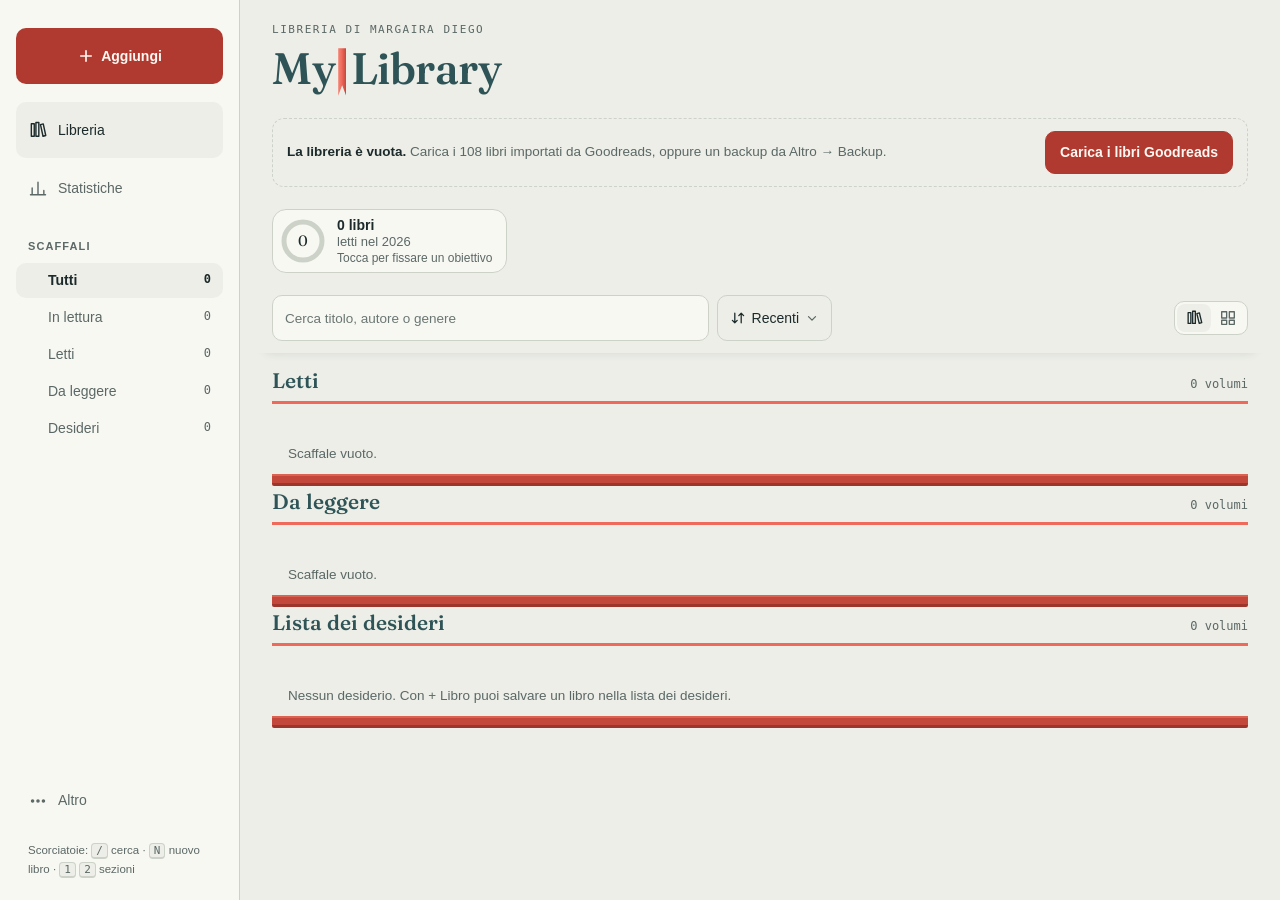
==== commit d3698912: "Unisci titolo-segnalibro: segnalibro nel titolo (v46)" ====
--- a/index.html
+++ b/index.html
@@ -23,7 +23,7 @@
 <div class="wrap">
   <header class="top">
     <div class="exlibris">Libreria di Margaira Diego</div>
-    <h1>MyLibrary</h1>
+    <h1>My<span class="rib" aria-hidden="true"></span>Library</h1>
   </header>
   <div id="notice"></div>
   <div class="enrich" id="enrich" role="status" hidden></div>
--- a/style.css
+++ b/style.css
@@ -11,6 +11,9 @@
   --accent-ink: #FFF8F2;
   --wood: #7A5134;
   --wood-hi: #9A6B47;
+  --shelf: #C4473B; /* asse degli scaffali: corallo un po' più scuro */
+  --shelf-hi: #DC6252;
+  --shelf-lo: #9C362D;
   --shadow: rgba(28, 42, 43, .16);
   --scrim: rgba(10, 14, 14, .45);
   --spine-ink: #FBF6EC;
@@ -23,7 +26,7 @@
 @media (prefers-color-scheme: dark) {
   :root {
     --bg: #131919; --surface: #1C2425; --ink: #E5E8E1; --muted: #97A29F; --rule: #2E3939;
-    --accent: #F06A5C; --accent-ink: #1A0E0C; --title: #F4EAD8; --wood: #4B3222; --wood-hi: #654532;
+    --accent: #F06A5C; --accent-ink: #1A0E0C; --title: #F4EAD8; --wood: #4B3222; --wood-hi: #654532; --shelf: #A9402F; --shelf-hi: #C24F3E; --shelf-lo: #7E2B22;
     --shadow: rgba(0,0,0,.45); --scrim: rgba(0,0,0,.6); color-scheme: dark;
   }
 }
@@ -45,7 +48,10 @@
 
 header.top { padding-top: 22px; display: flex; flex-direction: column; gap: 6px; }
 .exlibris { font-family: var(--mono); font-size: 11px; letter-spacing: .14em; text-transform: uppercase; color: var(--muted); }
-h1 { font-family: var(--display); font-weight: var(--dw); font-size: clamp(30px, 7vw, 44px); line-height: 1.05; letter-spacing: -.01em; margin: 0; text-wrap: balance; color: var(--title); }
+h1 { font-family: var(--display); font-weight: var(--dw); font-size: clamp(30px, 7vw, 44px); line-height: 1.05; letter-spacing: -.01em; margin: 0; white-space: nowrap; color: var(--title); }
+/* Segnalibro tra «My» e «Library»: scende sotto la riga, con la tacca a V; misure in em, segue la grandezza del titolo */
+h1 .rib { display: inline-block; width: .18em; height: 1.08em; margin: 0 .1em 0 .07em; vertical-align: -.28em;
+  background: linear-gradient(90deg, #F58475, var(--coral) 45%, #C4473B); clip-path: polygon(0 0, 100% 0, 100% 100%, 50% 78%, 0 100%); }
 .tally { display: flex; flex-wrap: wrap; gap: 6px 18px; color: var(--muted); font-size: 13px; font-variant-numeric: tabular-nums; }
 .tally b { color: var(--ink); font-weight: 600; }
 
@@ -58,10 +64,17 @@
 
 /* Scaffali */
 .shelf-block { display: flex; flex-direction: column; gap: 8px; }
-.shelf-head { display: flex; align-items: baseline; justify-content: space-between; gap: 12px; padding-bottom: 4px; border-bottom: 2px solid var(--coral); }
+.shelf-head { display: flex; align-items: baseline; justify-content: space-between; gap: 12px; padding-bottom: 4px; border-bottom: 3px solid var(--coral); }
 .shelf-head h2 { font-family: var(--display); font-weight: var(--dw); font-size: 21px; margin: 0; color: var(--title); }
 .shelf-head span { font-family: var(--mono); font-size: 12px; color: var(--muted); font-variant-numeric: tabular-nums; }
-.row { display: flex; align-items: flex-end; gap: 3px; flex-wrap: wrap; width: 100%; padding: 14px 8px 0; border-bottom: 12px solid var(--wood); box-shadow: 0 2px 0 var(--wood-hi) inset, 0 10px 14px -10px var(--shadow); background: linear-gradient(to bottom, transparent 70%, var(--shadow)); border-radius: 2px; }
+/* Scaffale: ogni fila è alta 204 px (i dorsi più bassi hanno spazio sopra), così l'asse si ripete sotto ogni fila.
+   Passo di una fila = 204 px di libri + 12 di asse + 14 di aria; l'ultima asse è sempre in fondo (anche a scaffale vuoto). */
+.row { --board: linear-gradient(var(--shelf-hi) 0 2px, var(--shelf) 2px 9px, var(--shelf-lo) 9px 12px);
+  display: flex; align-items: flex-end; column-gap: 3px; row-gap: 26px; flex-wrap: wrap; width: 100%; padding: 14px 8px 12px;
+  background: var(--board) left bottom / 100% 12px no-repeat,
+    repeating-linear-gradient(transparent 0 204px, var(--shelf-hi) 204px 206px, var(--shelf) 206px 213px, var(--shelf-lo) 213px 216px, transparent 216px 230px) 0 14px / 100% 230px;
+  border-radius: 2px; }
+.row .spine { margin-top: calc(204px - var(--h)); }
 .spine { border: 0; padding: 12px 0 8px; border-radius: 3px 3px 1px 1px; color: var(--spine-ink); position: relative; overflow: hidden; display: flex; flex-direction: column; align-items: center; justify-content: space-between; gap: 6px; background-size: 100% 100%; background-position: center; box-shadow: inset 2px 0 0 rgba(255,255,255,.14), inset -3px 0 0 rgba(0,0,0,.18); transition: transform .18s ease; }
 .spine:hover, .spine:focus-visible { transform: translateY(-8px); }
 .spine .t { flex: 1; min-height: 0; writing-mode: vertical-rl; transform: rotate(180deg); font-family: var(--display); font-size: 13px; line-height: 1.1; white-space: nowrap; overflow: hidden; text-overflow: ellipsis; position: relative; z-index: 2; }
@@ -77,7 +90,7 @@
 .spine.photo .gloss { position: absolute; inset: 0; background: linear-gradient(90deg, rgba(0,0,0,.35), rgba(255,255,255,.10) 35%, transparent 60%, rgba(0,0,0,.35)); }
 .spine-edit { display: flex; flex-direction: column; gap: 8px; border-top: 1px solid var(--rule); padding-top: 12px; }
 .spine-row { display: flex; gap: 16px; align-items: flex-end; }
-.spine-prev { flex: none; display: flex; align-items: flex-end; min-height: 140px; padding: 0 6px; border-bottom: 6px solid var(--wood); }
+.spine-prev { flex: none; display: flex; align-items: flex-end; min-height: 140px; padding: 0 6px; border-bottom: 6px solid var(--shelf); }
 .spine-prev .spine { cursor: default; }
 .spine-actions { display: flex; flex-direction: column; gap: 8px; min-width: 0; }
 .spine-actions label.btn { text-align: center; cursor: pointer; }
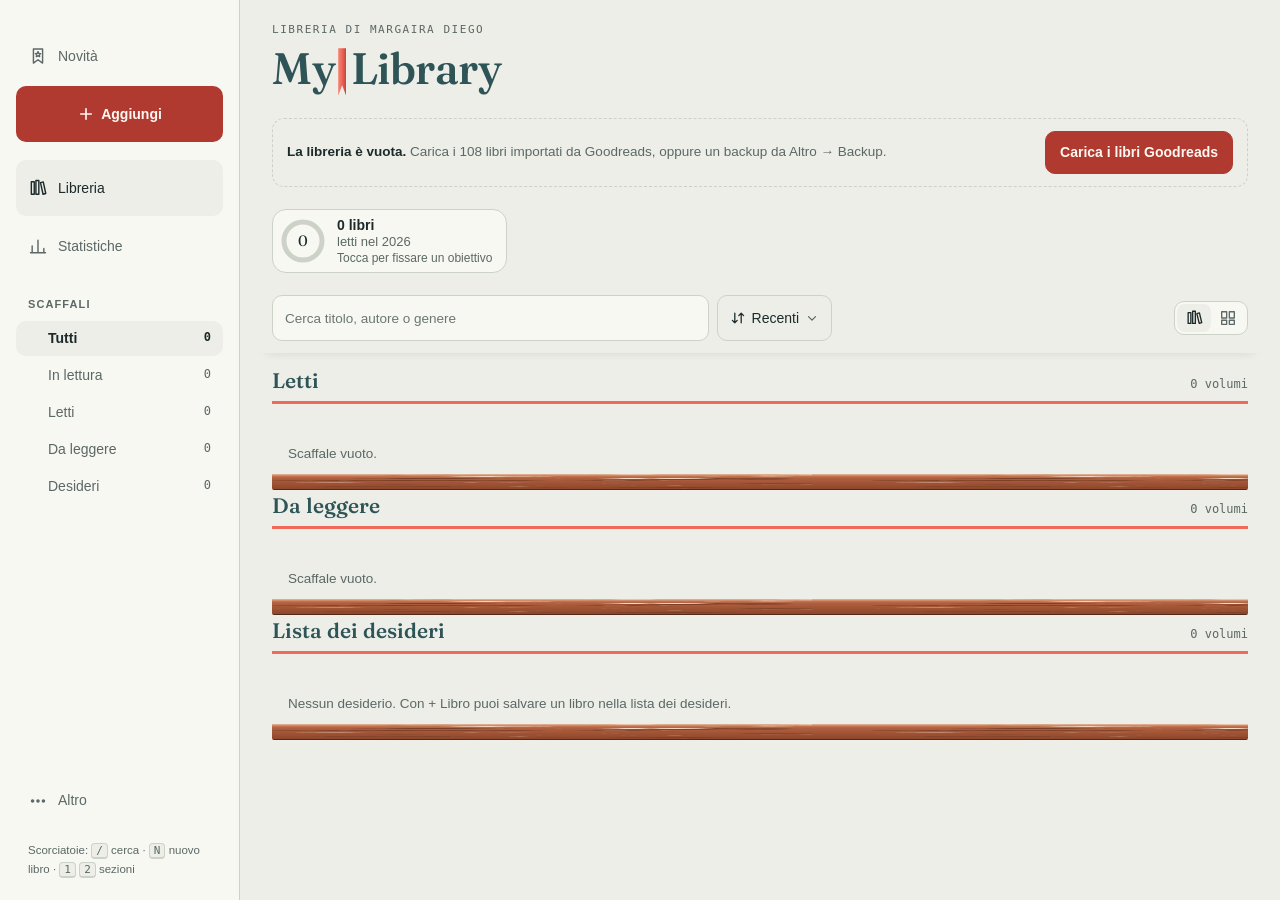
==== commit 952e80c3: "Novità: sezione con uscite, proposte e lista dei desideri Co-Authored-By: Claude Opus 5.5 <noreply@a" ====
--- a/index.html
+++ b/index.html
@@ -67,7 +67,7 @@
 <nav class="dock" id="dock" aria-label="Sezioni">
   <button class="tab" type="button" data-view="libreria" aria-current="page"><svg viewBox="0 0 24 24" aria-hidden="true"><path d="M4 4.5h3.5v15H4zM9.5 3h3.5v16.5H9.5zM15 5.6l3.3-.9 3 13.9-3.3.9z"/></svg><span>Libreria</span><em class="n" id="n-all"></em></button>
   <div class="shelves" id="side-shelves"></div>
-  <button class="tab" type="button" data-act="search"><svg viewBox="0 0 24 24" aria-hidden="true"><circle cx="10.5" cy="10.5" r="6"/><path d="M15 15l5 5"/></svg><span>Cerca</span></button>
+  <button class="tab" type="button" data-view="novita" aria-current="false"><svg viewBox="0 0 24 24" aria-hidden="true"><path d="M6.5 3.5h11v17l-5.5-4-5.5 4z"/><path d="M12 6.8l1 2 2.2.3-1.6 1.5.4 2.2-2-1-2 1 .4-2.2-1.6-1.5 2.2-.3z"/></svg><span>Novità</span><i class="dot" id="nov-dot" hidden></i></button>
   <button class="tab add" type="button" data-act="add" aria-label="Aggiungi un libro (tieni premuto per l'ISBN)"><i class="ico"><svg viewBox="0 0 24 24" aria-hidden="true"><path d="M12 5v14M5 12h14"/></svg></i><span>Aggiungi</span></button>
   <button class="tab" type="button" data-view="stats" aria-current="false"><svg viewBox="0 0 24 24" aria-hidden="true"><path d="M5 20v-8M12 20V5M19 20v-5M3 20h18"/></svg><span>Statistiche</span></button>
   <button class="tab more" type="button" data-act="more"><svg viewBox="0 0 24 24" aria-hidden="true"><circle cx="5.5" cy="12" r="1.3"/><circle cx="12" cy="12" r="1.3"/><circle cx="18.5" cy="12" r="1.3"/></svg><span>Altro</span><i class="dot" id="archive-dot" hidden></i></button>
--- a/style.css
+++ b/style.css
@@ -8,12 +8,15 @@
   --accent: #B03A30;
   --title: #2F5457; /* titoli petrolio, come l'icona */
   --coral: #F06A5C; /* dettagli: anello, barra di lettura, linea degli scaffali */
+  --badge: #D92D20; /* pallino del periodo di lettura da aggiornare (testo bianco, 4,8:1) */
   --accent-ink: #FFF8F2;
   --wood: #7A5134;
   --wood-hi: #9A6B47;
-  --shelf: #C4473B; /* asse degli scaffali: corallo un po' più scuro */
-  --shelf-hi: #DC6252;
-  --shelf-lo: #9C362D;
+  --shelf: #B1603F; /* asse degli scaffali: ciliegio */
+  --shelf-hi: #D68F66;
+  --shelf-lo: #8A4429;
+  --board-light: url("data:image/svg+xml,%3Csvg xmlns='http://www.w3.org/2000/svg' width='600' height='230'%3E%3Cdefs%3E%3ClinearGradient id='f' x2='0' y2='1'%3E%3Cstop offset='0' stop-color='%23D68F66'/%3E%3Cstop offset='.25' stop-color='%23B1603F'/%3E%3Cstop offset='1' stop-color='%238A4429'/%3E%3C/linearGradient%3E%3ClinearGradient id='s' x2='0' y2='1'%3E%3Cstop stop-opacity='0.24'/%3E%3Cstop offset='1' stop-opacity='0'/%3E%3C/linearGradient%3E%3Cfilter id='d' width='100%' height='100%'%3E%3CfeTurbulence baseFrequency='.004 1.1' numOctaves='5' seed='7' stitchTiles='stitch'/%3E%3CfeColorMatrix values='0 0 0 0 .2 0 0 0 0 .05 0 0 0 0 .02 0 0 0 4.5 -2.02'/%3E%3CfeComposite in2='SourceGraphic' operator='in'/%3E%3C/filter%3E%3Cfilter id='l' width='100%' height='100%'%3E%3CfeTurbulence baseFrequency='.007 1.43' numOctaves='5' seed='19' stitchTiles='stitch'/%3E%3CfeColorMatrix values='0 0 0 0 1 0 0 0 0 .78 0 0 0 0 .62 0 0 0 2.6 -1.43'/%3E%3CfeComposite in2='SourceGraphic' operator='in'/%3E%3C/filter%3E%3C/defs%3E%3Crect y='221' width='600' height='12' fill='url(%23s)'/%3E%3Crect y='204' width='600' height='16' fill='url(%23f)'/%3E%3Crect y='204' width='600' height='16' filter='url(%23d)'/%3E%3Crect y='204' width='600' height='16' filter='url(%23l)'/%3E%3Crect y='204' width='600' height='1.4' fill='%23fff' opacity='.28'/%3E%3Crect y='219' width='600' height='1' opacity='.4'/%3E%3C/svg%3E"); /* asse in legno con venature (SVG), tessera da 600x230 px */
+  --board-img: var(--board-light);
   --shadow: rgba(28, 42, 43, .16);
   --scrim: rgba(10, 14, 14, .45);
   --spine-ink: #FBF6EC;
@@ -21,13 +24,16 @@
   --dw: 560; /* peso dei titoli */
   --body: -apple-system, BlinkMacSystemFont, "SF Pro Text", "Segoe UI", Helvetica, Arial, sans-serif;
   --mono: ui-monospace, "SF Mono", Menlo, Consolas, monospace;
+  --paper: #FBFBF6; --paper-off: #DDE1D7; --paper-line: rgba(47, 84, 87, .10); /* scheda del catalogo */
   color-scheme: light;
 }
 @media (prefers-color-scheme: dark) {
   :root {
     --bg: #131919; --surface: #1C2425; --ink: #E5E8E1; --muted: #97A29F; --rule: #2E3939;
-    --accent: #F06A5C; --accent-ink: #1A0E0C; --title: #F4EAD8; --wood: #4B3222; --wood-hi: #654532; --shelf: #A9402F; --shelf-hi: #C24F3E; --shelf-lo: #7E2B22;
+    --accent: #F06A5C; --accent-ink: #1A0E0C; --title: #F4EAD8; --wood: #4B3222; --wood-hi: #654532; --shelf: #92472D; --shelf-hi: #B66C4A; --shelf-lo: #6B311E;
+    --board-img: url("data:image/svg+xml,%3Csvg xmlns='http://www.w3.org/2000/svg' width='600' height='230'%3E%3Cdefs%3E%3ClinearGradient id='f' x2='0' y2='1'%3E%3Cstop offset='0' stop-color='%23B66C4A'/%3E%3Cstop offset='.25' stop-color='%2392472D'/%3E%3Cstop offset='1' stop-color='%236B311E'/%3E%3C/linearGradient%3E%3ClinearGradient id='s' x2='0' y2='1'%3E%3Cstop stop-opacity='0.5'/%3E%3Cstop offset='1' stop-opacity='0'/%3E%3C/linearGradient%3E%3Cfilter id='d' width='100%' height='100%'%3E%3CfeTurbulence baseFrequency='.004 1.1' numOctaves='5' seed='7' stitchTiles='stitch'/%3E%3CfeColorMatrix values='0 0 0 0 .2 0 0 0 0 .05 0 0 0 0 .02 0 0 0 4.5 -2.02'/%3E%3CfeComposite in2='SourceGraphic' operator='in'/%3E%3C/filter%3E%3Cfilter id='l' width='100%' height='100%'%3E%3CfeTurbulence baseFrequency='.007 1.43' numOctaves='5' seed='19' stitchTiles='stitch'/%3E%3CfeColorMatrix values='0 0 0 0 1 0 0 0 0 .78 0 0 0 0 .62 0 0 0 2.6 -1.43'/%3E%3CfeComposite in2='SourceGraphic' operator='in'/%3E%3C/filter%3E%3C/defs%3E%3Crect y='221' width='600' height='12' fill='url(%23s)'/%3E%3Crect y='204' width='600' height='16' fill='url(%23f)'/%3E%3Crect y='204' width='600' height='16' filter='url(%23d)'/%3E%3Crect y='204' width='600' height='16' filter='url(%23l)'/%3E%3Crect y='204' width='600' height='1.4' fill='%23fff' opacity='.28'/%3E%3Crect y='219' width='600' height='1' opacity='.4'/%3E%3C/svg%3E");
     --shadow: rgba(0,0,0,.45); --scrim: rgba(0,0,0,.6); color-scheme: dark;
+    --paper: #222B2C; --paper-off: #182021; --paper-line: rgba(244, 234, 216, .07); /* scheda del catalogo */
   }
 }
 * { box-sizing: border-box; }
@@ -68,11 +74,10 @@
 .shelf-head h2 { font-family: var(--display); font-weight: var(--dw); font-size: 21px; margin: 0; color: var(--title); }
 .shelf-head span { font-family: var(--mono); font-size: 12px; color: var(--muted); font-variant-numeric: tabular-nums; }
 /* Scaffale: ogni fila è alta 204 px (i dorsi più bassi hanno spazio sopra), così l'asse si ripete sotto ogni fila.
-   Passo di una fila = 204 px di libri + 12 di asse + 14 di aria; l'ultima asse è sempre in fondo (anche a scaffale vuoto). */
-.row { --board: linear-gradient(var(--shelf-hi) 0 2px, var(--shelf) 2px 9px, var(--shelf-lo) 9px 12px);
-  display: flex; align-items: flex-end; column-gap: 3px; row-gap: 26px; flex-wrap: wrap; width: 100%; padding: 14px 8px 12px;
-  background: var(--board) left bottom / 100% 12px no-repeat,
-    repeating-linear-gradient(transparent 0 204px, var(--shelf-hi) 204px 206px, var(--shelf) 206px 213px, var(--shelf-lo) 213px 216px, transparent 216px 230px) 0 14px / 100% 230px;
+   Passo di una fila = 204 px di libri + 16 di asse + 10 di aria; l'ultima asse è sempre in fondo (anche a scaffale vuoto). */
+.row { display: flex; align-items: flex-end; column-gap: 3px; row-gap: 26px; flex-wrap: wrap; width: 100%; padding: 14px 8px 16px;
+  /* due livelli: l'ultima asse in fondo (16 px) e quelle che si ripetono sotto ogni fila (passo 230 px) */
+  background: var(--board-img) left bottom -10px / 600px 230px repeat-x, var(--board-img) 0 14px / 600px 230px repeat-x;
   border-radius: 2px; }
 .row .spine { margin-top: calc(204px - var(--h)); }
 .spine { border: 0; padding: 12px 0 8px; border-radius: 3px 3px 1px 1px; color: var(--spine-ink); position: relative; overflow: hidden; display: flex; flex-direction: column; align-items: center; justify-content: space-between; gap: 6px; background-size: 100% 100%; background-position: center; box-shadow: inset 2px 0 0 rgba(255,255,255,.14), inset -3px 0 0 rgba(0,0,0,.18); transition: transform .18s ease; }
@@ -117,21 +122,62 @@
 .stars { color: var(--accent); letter-spacing: 1px; font-size: 13px; }
 
 /* Statistiche */
-.stats { display: grid; grid-template-columns: repeat(auto-fit, minmax(240px, 1fr)); gap: 16px; }
-.panel { background: var(--surface); border: 1px solid var(--rule); border-radius: 14px; padding: 16px; display: flex; flex-direction: column; gap: 12px; min-width: 0; }
-.panel h3 { margin: 0; font-family: var(--display); font-weight: var(--dw); font-size: 18px; color: var(--title); }
-.figures { display: grid; grid-template-columns: repeat(3, 1fr); gap: 10px; }
-.fig b { display: block; font-family: var(--display); font-weight: var(--dw); font-size: 28px; font-variant-numeric: tabular-nums; line-height: 1.1; }
-.fig span { font-size: 12px; color: var(--muted); }
-.bars { display: flex; align-items: flex-end; gap: 8px; height: 150px; padding-top: 18px; border-bottom: 1px solid var(--rule); }
-.bar { flex: 1; display: flex; flex-direction: column; align-items: center; justify-content: flex-end; gap: 4px; height: 100%; min-width: 0; }
-.bar i { display: block; width: 100%; max-width: 34px; background: var(--accent); border-radius: 3px 3px 0 0; }
-.bar em { font-style: normal; font-size: 12px; font-variant-numeric: tabular-nums; }
-.bar-labels { display: flex; gap: 8px; }
-.bar-labels span { flex: 1; text-align: center; font-family: var(--mono); font-size: 11px; color: var(--muted); min-width: 0; }
-.list { list-style: none; padding: 0; margin: 0; display: flex; flex-direction: column; gap: 8px; }
-.list li { display: flex; justify-content: space-between; gap: 10px; font-size: 14px; border-bottom: 1px solid var(--rule); padding-bottom: 6px; }
-.list li span:last-child { font-variant-numeric: tabular-nums; color: var(--muted); }
+.stats { display: flex; flex-direction: column; gap: 12px; min-width: 0; }
+.stats-empty { font-size: 15px; color: var(--muted); text-align: center; padding: 40px 16px; margin: 0; }
+.hbar { display: grid; grid-template-columns: minmax(0, 76px) 1fr 30px; align-items: center; gap: 8px; font-size: 13px; }
+.hbar .hl { overflow: hidden; text-overflow: ellipsis; white-space: nowrap; }
+.hbar .ht { height: 8px; border-radius: 4px; background: color-mix(in srgb, var(--rule) 70%, transparent); }
+.hbar i { display: block; height: 100%; border-radius: 4px; background: var(--coral); }
+.hbar i.top, .months i.top { background: var(--accent); }
+.hbar em { font-style: normal; text-align: right; font-variant-numeric: tabular-nums; color: var(--muted); }
+.months { display: grid; grid-template-columns: repeat(12, 1fr); gap: 4px; align-items: end; height: 72px; border-bottom: 1px solid var(--rule); }
+.months i { display: block; min-height: 0; background: var(--coral); border-radius: 3px 3px 0 0; }
+.mlab { display: grid; grid-template-columns: repeat(12, 1fr); gap: 4px; font-size: 10px; color: var(--muted); text-align: center; }
+.sr { position: absolute; width: 1px; height: 1px; overflow: hidden; clip-path: inset(50%); white-space: nowrap; margin: 0; }
+.stats-title { font-family: var(--display); font-weight: var(--dw); font-size: 30px; line-height: 1.15; color: var(--title); margin: 4px 2px 0; }
+.stats-title:focus { outline: none; }
+.stats-lede { margin: 0 2px 6px; font-size: 16px; line-height: 1.5; color: var(--muted); overflow-wrap: anywhere; }
+.stats-lede b { font-family: var(--display); font-weight: 600; font-size: 19px; color: var(--ink); }
+.stats-cols { display: flex; flex-direction: column; gap: 40px; min-width: 0; }
+.stats-years { display: flex; flex-direction: column; gap: 30px; min-width: 0; }
+.sempre { display: grid; gap: 34px 32px; min-width: 0; }
+.sblk { min-width: 0; display: flex; flex-direction: column; gap: 10px; }
+.sblk h3 { margin: 0; display: flex; justify-content: space-between; align-items: baseline; gap: 10px; font-family: var(--display); font-weight: var(--dw); font-size: 21px; color: var(--title); border-bottom: 3px solid var(--coral); padding-bottom: 4px; }
+.sblk h3 small { font-family: system-ui, sans-serif; font-weight: 400; font-size: 13px; color: var(--muted); text-align: right; }
+.sblk .hint { margin: 0; font-size: 14px; color: var(--muted); }
+.sblk .hint b, .list b { color: var(--ink); font-weight: 600; }
+.sblk .hbar { grid-template-columns: minmax(0, 104px) 1fr 30px; }
+.sblk .hbar i, .sblk .months i { background: var(--title); }
+.sblk .hbar i.top, .sblk .months i.top { background: var(--accent); }
+.sblk .months { border-bottom: 2px solid var(--shelf); }
+.tm { display: flex; align-items: baseline; gap: 10px; }
+.tm b { font-family: var(--display); font-weight: var(--dw); font-size: 44px; line-height: 1; color: var(--title); }
+.tm span { font-size: 14px; color: var(--muted); }
+.list { list-style: none; padding: 0; margin: 0; display: flex; flex-direction: column; gap: 10px; }
+.list li { display: flex; justify-content: space-between; align-items: flex-end; gap: 12px; border-bottom: 1px solid var(--rule); padding-bottom: 6px; min-width: 0; }
+.list li > div { min-width: 0; }
+.list b { display: block; font-size: 14px; overflow: hidden; text-overflow: ellipsis; white-space: nowrap; }
+.list span { font-size: 12.5px; color: var(--muted); font-variant-numeric: tabular-nums; }
+.mini { display: flex; align-items: flex-end; gap: 2px; flex: none; border-bottom: 2px solid var(--shelf); }
+.mini i { display: block; width: 5px; border-radius: 1px 1px 0 0; }
+.ys-head { display: flex; justify-content: space-between; align-items: center; gap: 12px; margin: 0 2px 10px; }
+.ys-n { margin: 0; font-family: var(--display); font-weight: var(--dw); font-size: 34px; line-height: 1.1; color: var(--title); font-variant-numeric: lining-nums; }
+.ys-n:focus { outline: none; }
+.ys-m { margin: 2px 0 0; font-size: 13.5px; color: var(--muted); }
+.story-btn { flex: none; display: inline-flex; align-items: center; gap: 8px; min-height: 44px; padding: 0 18px; border: 0; border-radius: 22px; background: var(--accent); color: var(--accent-ink); font: 600 14px/1 inherit; font-family: inherit; cursor: pointer; }
+.story-btn::before { content: ""; width: 9px; height: 15px; background: currentColor; clip-path: polygon(0 0, 100% 0, 100% 100%, 50% 74%, 0 100%); }
+.story-btn:focus-visible { outline: 3px solid var(--coral); outline-offset: 2px; }
+.ys-shelf { position: relative; display: flex; flex-direction: column; gap: 10px; }
+.ys-shelf.ribbon::after { content: ""; position: absolute; right: 26px; bottom: 2px; width: 12px; height: 26px; background: var(--coral); clip-path: polygon(0 0, 100% 0, 100% 100%, 50% 76%, 0 100%); pointer-events: none; }
+.ys-row { display: flex; align-items: flex-end; gap: 2px; padding: 0 10px 16px; min-height: 132px; background: var(--board-img) left bottom -10px / 600px 230px repeat-x; }
+.ys-row .spine { flex: none; min-width: 12px; padding: 8px 0 6px; }
+.ys-row .spine .au, .ys-row .spine .badge { display: none; }
+.ys-row .spine .t { font-size: 11px; }
+.ys-d { overflow-wrap: anywhere; margin: 10px 2px 0; font-size: 14px; color: var(--muted); }
+.ys-d b { color: var(--ink); font-weight: 600; }
+.stats-noyear { border: 1.5px dashed var(--rule); border-radius: 12px; padding: 12px 14px; font-size: 14px; color: var(--muted); }
+.stats-noyear b { color: var(--ink); }
+.sblk .hint, .slide .sm, .slide .mid { overflow-wrap: anywhere; } /* titoli lunghi senza spazi: vanno a capo */
 
 /* Barra in alto: ricerca, ordine, filtri a pillole, vista dorsi/copertine. Resta in cima mentre scorri. */
 .toolbar { position: sticky; top: 0; z-index: 4; margin: -12px calc(-1 * max(16px, env(safe-area-inset-left, 0px))) -10px; padding: calc(8px + env(safe-area-inset-top, 0px)) max(16px, env(safe-area-inset-left, 0px)) 8px;
@@ -192,13 +238,7 @@
   .tally .goal-txt b { font-size: 14px; }
   .tally .goal-txt em { font-size: 12.5px; font-style: normal; }
   .tally .goal-txt em::before { content: "· "; }
-  .hero .rlabel { font-size: 11px; letter-spacing: .14em; text-transform: uppercase; color: var(--accent); font-weight: 600; }
-  .hero .rbody { gap: 8px; }
-  .hero .ractions { display: flex; gap: 8px; margin-top: 4px; }
-  .hero .ractions .btn { padding: 9px 16px; font-size: 14px; }
-  .hero .callno { font-family: var(--mono); font-size: 12px; color: var(--ink); }
-}
-.ractions { display: flex; gap: 8px; flex-wrap: wrap; }
+}
 /* Obiettivo compatto sotto la lettura, sul telefono */
 @media (max-width: 1023px) {
   .goal svg { width: 40px; height: 40px; }
@@ -212,11 +252,23 @@
 .hero-h { font: var(--dw) 21px var(--display); color: var(--title); margin: 0; display: flex; justify-content: space-between; align-items: baseline; }
 .hero-h span { font: 500 12px var(--mono); color: var(--muted); }
 .hero .reading { grid-template-columns: 1fr; gap: 12px; }
-.hero .rcard { grid-template-columns: 104px 1fr; gap: 16px; padding: 14px; border-radius: 18px; box-shadow: 0 10px 24px -18px var(--shadow); }
-.hero .rcover .cover { padding: 10px 8px; }
-.hero .rcover .cover .ct { font-size: 12px; } .hero .rcover .cover .ca { font-size: 8px; }
-.hero .rbody h3 { font-size: 20px; }
-.hero .pbar { height: 9px; }
+.hero .rcard { grid-template-columns: 76px 1fr; gap: 10px 14px; padding: 14px; border-radius: 18px; box-shadow: 0 10px 24px -18px var(--shadow); align-items: center; }
+.hero .rbody { gap: 4px; }
+.hero .rbody h3 { font-size: 19px; }
+.rlabel { font-size: 11px; letter-spacing: .14em; text-transform: uppercase; color: var(--accent); font-weight: 600; }
+.rmeta { margin: 0; font-size: 13.5px; color: var(--muted); white-space: nowrap; overflow: hidden; text-overflow: ellipsis; }
+.rmeta b { color: var(--accent); font-weight: 600; }
+/* Sotto, a tutta larghezza: cursore che fa da barra, pagina, +10 e «+N» */
+.rctl { grid-column: 1 / -1; display: flex; flex-direction: column; gap: 4px; }
+.rctl input[type=range] { -webkit-appearance: none; appearance: none; width: 100%; height: 32px; margin: 0; --pct: 0%; background: linear-gradient(90deg, var(--coral) var(--pct), var(--rule) var(--pct)) center / 100% 4px no-repeat; } /* barra sottile sullo sfondo: Safari la disegna sempre */
+.rctl input[type=range]::-webkit-slider-runnable-track { -webkit-appearance: none; height: 4px; background: transparent; }
+.rctl input[type=range]::-moz-range-track { height: 4px; background: transparent; }
+.rctl input[type=range]::-webkit-slider-thumb { -webkit-appearance: none; width: 18px; height: 18px; margin-top: -7px; border-radius: 50%; background: #fff; border: 1px solid rgba(0,0,0,.12); box-shadow: 0 1px 4px rgba(0,0,0,.3); }
+.rctl input[type=range]::-moz-range-thumb { width: 18px; height: 18px; border-radius: 50%; background: #fff; border: 1px solid rgba(0,0,0,.12); box-shadow: 0 1px 4px rgba(0,0,0,.3); }
+.rctl .prow { flex-wrap: nowrap; gap: 8px; }
+.rctl .pin input { width: 68px; }
+.rctl .prow .hint { font-size: 13px; min-width: 0; overflow: hidden; text-overflow: ellipsis; white-space: nowrap; }
+.rctl .btn.primary { width: 100%; min-height: 44px; }
 @media (min-width: 1024px) { .hero .reading { grid-template-columns: repeat(auto-fill, minmax(360px, 1fr)); } }
 
 /* Lista dei desideri */
@@ -228,7 +280,7 @@
 .pager { display: flex; align-items: center; justify-content: space-between; flex-wrap: wrap; gap: 10px 14px; margin: 14px 0 0; padding: 10px 12px; border: 1px dashed var(--rule); border-radius: 14px; }
 .pager-count { font-family: var(--mono); font-size: 12px; color: var(--muted); font-variant-numeric: tabular-nums; }
 .pager-actions { display: flex; gap: 8px; flex-wrap: wrap; margin-left: auto; }
-.pager-btn { border: 1px solid var(--rule); background: var(--surface); color: var(--ink); padding: 8px 14px; border-radius: 999px; font-size: 13.5px; font-weight: 600; min-height: 38px; transition: background .15s ease, border-color .15s ease; }
+.pager-btn { border: 1px solid var(--rule); background: var(--surface); color: var(--ink); padding: 8px 14px; border-radius: 999px; font-size: 13.5px; font-weight: 600; min-height: 44px; transition: background .15s ease, border-color .15s ease; }
 .pager-btn.primary { background: var(--ink); border-color: var(--ink); color: var(--bg); }
 .pager-btn:hover { border-color: var(--muted); }
 .pager-btn:active { transform: scale(.98); }
@@ -262,6 +314,14 @@
 .sheet-top .cover .ca { font-size: 8px; }
 .kv { display: flex; flex-wrap: wrap; gap: 4px 14px; font-size: 13px; color: var(--muted); font-variant-numeric: tabular-nums; }
 .kv .callno { font-family: var(--mono); color: var(--ink); }
+.sheet.book .sheet-top { grid-template-columns: 120px minmax(0, 1fr); gap: 16px; }
+.sheet.book .sheet-top { position: relative; }
+.sheet.book .sheet-top::before { content: ""; position: absolute; left: 127px; top: 6px; bottom: 6px; width: 2px; border-radius: 2px; background: var(--coral); } /* separatore tra copertina e testi */
+.sheet.book .sheet-top > div:last-child { align-self: end; padding-top: 36px; align-items: flex-end; text-align: right; gap: 4px; } /* testi a destra, in basso */
+.sheet.book[data-st="letto"] .sheet-top > div:last-child { padding-bottom: 30px; } /* l'ultima riga all'altezza delle stelle */
+.sheet.book .sheet-top .sub { margin-top: 0; }
+.sheet.book .sheet-top .kv { justify-content: flex-end; }
+.sheet.book .sheet-top .sserie { margin-top: 2px; }
 .synopsis { font-size: 14px; color: var(--muted); margin: 0; white-space: pre-line; }
 .field { display: flex; flex-direction: column; gap: 4px; min-width: 0; }
 .field label, .label { font-size: 11px; letter-spacing: .1em; text-transform: uppercase; color: var(--muted); font-weight: 600; }
@@ -271,6 +331,11 @@
 .grid2 > * { min-width: 0; }
 .rate { display: flex; gap: 2px; }
 .rate button { border: 0; background: none; font-size: 26px; line-height: 1; padding: 2px 4px; color: var(--rule); }
+.ask-rate { display: grid; gap: 10px; justify-items: center; text-align: center; } /* «Quante stelle?» (v83) */
+.ask-rate .sub { color: var(--muted); font-size: 14px; margin: 0; }
+.ask-rate .rate button { width: 48px; height: 48px; padding: 0; font-size: 34px; color: var(--muted); }
+.ask-rate .rate button.on { color: var(--accent); }
+.ask-rate .verdict { min-height: 1.4em; margin: 0; }
 .rate button.on { color: var(--accent); }
 .actions { display: flex; gap: 8px; flex-wrap: wrap; }
 .btn { border: 1px solid var(--rule); background: var(--bg); padding: 10px 14px; border-radius: 10px; font-weight: 600; font-size: 14px; }
@@ -293,8 +358,9 @@
 .result b { display: block; font-size: 14px; line-height: 1.3; }
 .result span { font-size: 12.5px; color: var(--muted); }
 
-.toast { position: fixed; left: 50%; bottom: calc(var(--dock-h, 70px) + 12px); transform: translateX(-50%); background: var(--ink); color: var(--bg); padding: 10px 16px; border-radius: 999px; font-size: 13.5px; z-index: 20; max-width: calc(100% - 32px); text-align: center; display: flex; gap: 10px; align-items: center; }
-.toast button { border: 0; background: none; color: inherit; font-weight: 700; text-decoration: underline; padding: 0; }
+.toast { position: fixed; left: 50%; bottom: calc(var(--dock-h, 70px) + 12px); transform: translateX(-50%); background: var(--ink); color: var(--bg); padding: 0 6px 0 16px; min-height: 44px; width: max-content; border-radius: 999px; font-size: 13.5px; z-index: 20; max-width: calc(100% - 32px); text-align: center; display: flex; gap: 10px; align-items: center; }
+.toast.top { bottom: auto; top: calc(env(safe-area-inset-top, 0px) + 10px); } /* sincronizzazione sul telefono: in alto, lontano dal menu (il punto esatto lo scrive toast()) */
+.toast button { border: 0; background: none; color: inherit; font-weight: 700; text-decoration: underline; min-height: 44px; padding: 0 10px; text-underline-offset: 3px; }
 .update-bar { position: fixed; top: calc(env(safe-area-inset-top, 0px) + 10px); left: 50%; transform: translateX(-50%); background: var(--ink); color: var(--bg); padding: 10px 16px; border-radius: 999px; font-size: 13.5px; z-index: 30; max-width: calc(100% - 32px); display: flex; gap: 12px; align-items: center; white-space: nowrap; }
 .update-bar button { border: 0; background: none; color: inherit; font-weight: 700; padding: 0; }
 .update-bar button[data-u="go"] { text-decoration: underline; }
@@ -331,8 +397,6 @@
 .rcover .cover .ct { font-size: 10px; } .rcover .cover .ca { font-size: 7px; }
 .rbody { min-width: 0; display: flex; flex-direction: column; gap: 6px; }
 .rbody h3 { margin: 0; font-family: var(--display); font-weight: var(--dw); font-size: 17px; line-height: 1.2; text-wrap: balance; color: var(--title); }
-.pbar { height: 8px; border-radius: 99px; background: var(--rule); overflow: hidden; }
-.pbar i { display: block; height: 100%; background: var(--coral); border-radius: inherit; transition: width .4s ease; }
 .prow { display: flex; align-items: center; gap: 10px; flex-wrap: wrap; }
 .pin { display: flex; align-items: center; gap: 6px; font-size: 13px; color: var(--muted); }
 .pin input { width: 76px; padding: 6px 8px; border: 1px solid var(--rule); border-radius: 8px; background: var(--bg); font-variant-numeric: tabular-nums; }
@@ -361,6 +425,10 @@
 .arch { display: flex; flex-direction: column; gap: 8px; border-top: 1px solid var(--rule); padding-top: 12px; }
 .arch p { margin: 0; font-size: 13.5px; }
 .arch .warn { color: var(--accent); font-weight: 600; }
+.ulist { display: flex; flex-direction: column; gap: 8px; }
+.urow { display: flex; align-items: center; justify-content: space-between; gap: 10px; background: var(--bg); border-radius: 10px; padding: 10px 12px; }
+.urow span { font-size: 13.5px; min-width: 0; } .urow small { display: block; color: var(--muted); font-size: 12px; }
+.urow .btn { min-height: 44px; flex: none; }
 .check { display: flex; gap: 8px; align-items: flex-start; font-size: 13px; color: var(--muted); }
 .check input { margin-top: 2px; accent-color: var(--accent); }
 .unsaved { position: sticky; bottom: calc(-24px - env(safe-area-inset-bottom, 0px)); margin: 0 -16px calc(-24px - env(safe-area-inset-bottom, 0px)); padding: 12px 16px calc(12px + env(safe-area-inset-bottom, 0px)); background: var(--surface); border-top: 1px solid var(--rule); box-shadow: 0 -6px 16px rgba(0,0,0,.08); display: flex; flex-wrap: wrap; gap: 8px 12px; align-items: center; justify-content: space-between; font-size: 13.5px; font-weight: 600; }
@@ -403,7 +471,14 @@
   .scrim { justify-content: flex-end; align-items: stretch; background: rgba(10, 14, 14, .18); }
   .sheet { max-width: 460px; max-height: none; height: 100%; border-radius: 0; border-left: 1px solid var(--rule);
     box-shadow: -18px 0 40px -20px var(--shadow); animation: slideIn .22s ease; }
-  .stats { grid-template-columns: repeat(auto-fit, minmax(300px, 1fr)); }
+}
+@media (min-width: 1024px) {
+  .stats-cols { flex-direction: row; align-items: flex-start; gap: 48px; }
+  .stats-years { flex: 1.15 1 0; }
+  .sempre { flex: 1 1 0; grid-template-columns: minmax(0, 1fr) minmax(0, 1fr); }
+  .sblk.span2 { grid-column: 1 / -1; }
+  .ys-row { min-height: 167px; }
+  .ys-row .spine { height: calc(var(--h) * 1.3) !important; }
 }
 @keyframes slideIn { from { transform: translateX(24px); opacity: .6; } to { transform: none; opacity: 1; } }
 @media (prefers-reduced-motion: reduce) { .sheet { animation: none; } }
@@ -481,3 +556,230 @@
   .dock, .toolbar { transition: none; }
   .peek, .seg-ink { transition: none; }
 }
+
+/* Racconto dell'anno: sempre petrolio scuro con testo crema, anche nel tema chiaro */
+#story { position: fixed; inset: 0; z-index: 60; color: #F4EAD8; background: radial-gradient(120% 90% at 30% 10%, #35504F, #0F1818 70%); display: flex; flex-direction: column; padding: calc(env(safe-area-inset-top) + 40px) 24px calc(env(safe-area-inset-bottom) + 28px); overflow: hidden; outline: none; user-select: none; -webkit-user-select: none; }
+.story-bars { position: absolute; top: calc(env(safe-area-inset-top) + 12px); left: 16px; right: 96px; display: flex; gap: 4px; }
+.story-bars i { flex: 1; height: 3px; border-radius: 2px; background: rgba(244, 234, 216, .3); }
+.story-bars i.on { background: #F4EAD8; }
+.story-top { display: flex; justify-content: space-between; align-items: center; margin: -6px -8px 0 0; font-size: 14px; color: #C9D6D2; width: 100%; max-width: 520px; align-self: center; }
+.story-close { width: 44px; height: 44px; border: 0; background: none; color: #F4EAD8; font-size: 20px; cursor: pointer; }
+.story-body { flex: 1; display: flex; min-height: 0; width: 100%; max-width: 520px; margin: 0 auto; }
+.slide { flex: 1; display: flex; flex-direction: column; min-width: 0; animation: storyIn .28s ease; }
+.slide[hidden] { display: none; }
+@keyframes storyIn { from { opacity: 0; transform: translateX(14px); } to { opacity: 1; transform: none; } }
+@media (prefers-reduced-motion: reduce) { .slide { animation: none; } }
+.slide p { margin: 0; }
+.slide .kick { font-size: 12px; letter-spacing: .14em; text-transform: uppercase; color: #F7A194; margin-top: 18px; }
+.slide .big { font-family: var(--display); font-weight: 600; font-size: 72px; line-height: 1; margin: 12px 0 4px; font-variant-numeric: tabular-nums; }
+.slide .big.small { font-size: 48px; margin-top: 22px; }
+.slide .mid { font-family: var(--display); font-weight: 500; font-size: 26px; line-height: 1.2; }
+.slide .name { margin-top: 16px; overflow-wrap: anywhere; display: -webkit-box; -webkit-line-clamp: 3; -webkit-box-orient: vertical; overflow: hidden; }
+.slide .sm { font-size: 15px; opacity: .85; margin-top: 10px; }
+.slide .stars { color: #F06A5C; margin-top: 8px; }
+.slide .months { height: 140px; margin-top: auto; border-color: rgba(244, 234, 216, .25); }
+.slide .months i { background: rgba(240, 106, 92, .55); } .slide .months i.top { background: #F06A5C; }
+.slide .mlab { color: rgba(244, 234, 216, .7); margin-bottom: 30px; }
+.story-votes { margin-top: auto; margin-bottom: 30px; display: flex; flex-direction: column; gap: 10px; }
+.story-votes .hbar { grid-template-columns: 80px 1fr 30px; font-size: 14px; }
+.story-votes .ht { background: rgba(244, 234, 216, .18); }
+.story-votes i, .story-votes i.top { background: #F06A5C; }
+.story-votes em { color: #F4EAD8; }
+.story-done { margin-top: auto; align-self: center; border: 0; background: #F06A5C; color: #1A0E0C; font: inherit; font-weight: 600; font-size: 15px; padding: 12px 30px; border-radius: 12px; cursor: pointer; }
+.story-stage { position: relative; flex: none; align-self: center; width: 100%; max-width: 520px; height: clamp(120px, 28vh, 250px); display: flex; align-items: flex-end; justify-content: center; gap: 6px; padding-bottom: 16px; background: var(--board-light) left bottom -10px / 600px 230px repeat-x; pointer-events: none; }
+.story-stage .spine { flex: none; min-width: 10px; height: min(calc(var(--h) * 1.9), 85%) !important; padding: 8px 0 6px; transition: none; }
+.story-stage .spine .au { display: none; }
+.story-stage .spine.out { transform: translate(18px, -34px) rotate(9deg); transform-origin: left bottom; }
+@keyframes drop { from { transform: translateY(-110%); opacity: 0; } }
+@media (prefers-reduced-motion: no-preference) {
+  .story-stage .spine { animation: drop .7s cubic-bezier(.3, 1.4, .5, 1) calc(var(--i) * 60ms) backwards; transition: transform .5s; }
+}
+.slide .mid b { font-weight: inherit; color: #FFB3A9; }
+.story-nav { display: flex; align-items: center; justify-content: center; gap: 18px; margin-top: 14px; font-size: 13px; color: #C9D6D2; }
+.story-prev, .story-next { width: 48px; height: 48px; border: 1px solid rgba(244, 234, 216, .35); border-radius: 50%; background: none; color: #F4EAD8; font-size: 26px; line-height: 1; cursor: pointer; }
+.story-prev:disabled, .story-next:disabled { opacity: .3; cursor: default; }
+#story button:focus-visible { outline: 3px solid #F06A5C; outline-offset: 2px; }
+.hint.err { color: var(--accent); }
+
+/* Segnale «da aggiornare»: pallino rosso con «!», come le notifiche sulle app dell'iPhone */
+.badge { position: absolute; z-index: 3; min-width: 18px; height: 18px; padding: 0 5px; box-sizing: border-box; border-radius: 9px; background: var(--badge); color: #fff; font: 700 12px/18px -apple-system, "Segoe UI", sans-serif; font-style: normal; text-align: center; box-shadow: 0 1px 2px rgba(0, 0, 0, .35); pointer-events: none; }
+.spine.stale { padding-top: 20px; overflow: visible; } /* il pallino sporge di circa 2 mm sopra il dorso */
+.spine.stale img, .spine.stale .shade, .spine.stale .gloss { border-radius: inherit; }
+.spine .badge { top: -8px; left: 50%; transform: translateX(-50%); }
+.card { position: relative; }
+.card .badge { top: 6px; right: 6px; }
+.badge.inline { position: static; flex: none; display: inline-block; margin-top: 1px; }
+.stale-note { display: flex; gap: 8px; align-items: flex-start; }
+
+/* Pagina rapida nella scheda «In lettura adesso» */
+.pquick { display: flex; gap: 8px; margin-left: auto; flex: none; }
+.pquick .btn { min-height: 44px; min-width: 52px; padding: 8px 10px; font-variant-numeric: tabular-nums; }
+/* Il prossimo libro: proposte nell'hero e nella scheda «Scegli per me» */
+.next { display: flex; flex-direction: column; gap: 10px; }
+.next h3, .sheet .next h2 { margin: 0; font-family: var(--display); font-weight: var(--dw); font-size: 21px; line-height: 1.2; color: var(--title); }
+.drawer { position: relative; padding-bottom: 10px; }
+.ntabs { display: grid; grid-template-columns: repeat(var(--nt, 3), minmax(0, 1fr)); gap: 4px; padding: 0 6px; position: relative; z-index: 1; }
+.ntab { min-height: 44px; border: 0; border-radius: 12px 12px 0 0; background: var(--paper-off); color: var(--ink); font-size: 13.5px; font-weight: 500; padding: 8px 6px 10px; margin-top: 6px; }
+.ntab[aria-selected="true"] { background: var(--paper); color: var(--title); margin-top: 0; box-shadow: 0 -3px 8px -6px var(--shadow); }
+.nstack { display: grid; overflow: hidden; touch-action: pan-y; user-select: none; position: relative; z-index: 1; }
+.ncard { grid-area: 1 / 1; position: relative; min-width: 0; background: var(--paper); border-radius: 4px 4px 6px 6px; padding: 12px 16px 26px; box-shadow: 0 10px 20px -14px var(--shadow);
+  background-image: repeating-linear-gradient(to bottom, transparent 0 25px, var(--paper-line) 25px 26px); background-position: 0 44px; }
+.ncard[hidden] { display: block !important; visibility: hidden; }
+.drawer.many::before, .drawer.many::after { content: ""; position: absolute; left: 10px; right: 10px; bottom: 5px; height: 30px; border-radius: 0 0 6px 6px; background: var(--paper-off); }
+.drawer.many::after { left: 20px; right: 20px; bottom: 0; opacity: .7; }
+.nhead { display: flex; justify-content: space-between; align-items: baseline; gap: 10px; padding-bottom: 6px; border-bottom: 1.5px solid var(--coral); margin-bottom: 10px; }
+.call { font: 13px var(--mono); color: var(--ink); letter-spacing: .02em; }
+.nhead .n { font-size: 12.5px; color: var(--muted); }
+.nbody { display: grid; grid-template-columns: minmax(0, 1fr) 58px; gap: 4px 14px; align-items: start; }
+.nbody > div { min-width: 0; }
+.nbody b { display: block; font-family: var(--display); font-weight: var(--dw); font-size: 22px; line-height: 1.15; color: var(--title); overflow-wrap: anywhere; }
+.au { font-size: 14px; color: var(--ink); }
+.ncard .cover { grid-column: 2; grid-row: 1; width: 58px; padding: 0; border-radius: 2px 4px 4px 2px; } .ncard .cover .ct, .ncard .cover .ca, .ncard .cover::after { display: none; }
+.why { grid-column: 1 / -1; margin-top: 8px; font: italic 450 16px/1.4 var(--display); color: var(--accent); text-wrap: pretty; }
+.why::after { content: "."; }
+.meta { grid-column: 1 / -1; font-size: 13px; color: var(--muted); }
+.hole { position: absolute; left: 50%; bottom: 8px; width: 12px; height: 12px; margin-left: -6px; border-radius: 50%; background: var(--hole, var(--bg)); box-shadow: inset 0 1px 2px var(--shadow); }
+.sheet .next { --hole: var(--surface); }
+.nfoot { display: grid; grid-template-columns: 1fr auto auto; gap: 8px; }
+.nfoot .btn, .ntab { min-height: 44px; }
+.ncard.flip { animation: nflip .35s cubic-bezier(.2,.8,.2,1) both; }
+@keyframes nflip { from { transform: translateY(-10px) rotate(-.6deg); opacity: .2; } }
+@media (min-width: 1024px) { .hero .next { max-width: 600px; } }
+@media (prefers-reduced-motion: reduce) { .ncard.flip { animation: none; } }
+/* Si vede alto 36 px, ma il bordo trasparente porta il bersaglio al tocco a 44 px */
+.shelf-head .choose { margin: 0 6px 0 auto; min-height: 44px; padding: 6px 12px; font-size: 13px; border: 4px solid transparent; border-radius: 14px; background-clip: padding-box; box-shadow: inset 0 0 0 1px var(--rule); }
+/* Serie: bollino, pulsante, riga Serie/N. */
+.sno { position: absolute; left: 50%; bottom: 8px; transform: translateX(-50%); min-width: min(18px, calc(100% - 2px)); height: 17px; padding: 0 clamp(0px, calc(50% - 8px), 4px); border-radius: 3px; background: #F4EAD8; color: #2F5457; font-weight: 700; font-size: 10.5px; line-height: 17px; text-align: center; font-variant-numeric: tabular-nums; box-shadow: 0 1px 2px rgba(0, 0, 0, .35); z-index: 3; white-space: nowrap; letter-spacing: -.02em; max-width: calc(100% - 2px); box-sizing: border-box; overflow: hidden; pointer-events: none; }
+.sno.long { font-size: 9px; padding: 0 2px; letter-spacing: -.06em; min-width: 0; }
+.cover .sno { left: auto; right: 8px; bottom: 8px; transform: none; }
+.spine.ser:not(.photo) { padding-bottom: 34px; }
+.sserie { display: inline-flex; align-items: center; gap: 6px; margin-top: 6px; min-height: 44px; padding: 0 12px; border-radius: 22px; border: 1px solid var(--rule); background: var(--surface); color: var(--accent); font: inherit; font-weight: 600; font-size: 14px; cursor: pointer; }
+/* Prossimo della serie (scheda di un libro letto) */
+.snext { margin: 10px 0 0; padding: 10px 12px; border-radius: 12px; background: var(--surface); border: 1px solid var(--rule); display: flex; flex-wrap: wrap; align-items: center; gap: 8px 12px; font-size: 14px; }
+.snext .lab { font-size: 12.5px; color: var(--accent); font-weight: 700; width: 100%; }
+.snext b { font-family: var(--display); font-weight: var(--dw); color: var(--title); }
+.snext .st { color: var(--muted); }
+.snext .btn { min-height: 44px; margin-left: auto; }
+.snext .snb { min-height: 44px; padding: 0; border: 0; background: none; font: inherit; color: inherit; text-align: left; cursor: pointer; }
+.grid-serie { display: grid; grid-template-columns: 1fr 84px; gap: 10px; }
+
+/* Scheda del libro: frontespizio */
+.sheet[data-st="in-lettura"] .rf-head > .field:first-child { order: -2; } /* In lettura: stato, pagina, poi le date */
+.sheet[data-st="in-lettura"] .rf-head #f-pblk { order: -1; margin-bottom: 6px; }
+.sheet[data-st="in-lettura"] .rf .period { gap: 10px; }
+.sheet[data-st]:not([data-st="letto"]) .rate-f { display: none; } /* voto solo per i Letto */
+.sheet-top .stc { display: flex; flex-direction: column; align-items: center; gap: 6px; }
+.sheet-top .stc > .cover { align-self: stretch; }
+.sheet-top .rate-f { display: flex; flex-direction: column; align-items: center; gap: 2px; }
+.sheet-top .rate-f .label { position: absolute; width: 1px; height: 1px; overflow: hidden; clip: rect(0 0 0 0); }
+.sheet-top .rate { gap: 0; }
+.sheet-top .rate button { width: 24px; height: 32px; padding: 0; font-size: 18px; color: var(--muted); }
+.sheet-top .rate button.on { color: var(--accent); }
+.sheet-top .verdict { margin: 0; font-size: 12px; line-height: 1.3; text-align: center; color: var(--muted); }
+.sheet.book .synopsis:not(.open) { display: -webkit-box; -webkit-line-clamp: 4; -webkit-box-orient: vertical; overflow: hidden; }
+.sheet.book .syn-more { min-height: 44px; min-width: 44px; padding: 0 8px; margin: -8px 0 -12px -8px; border: 0; background: none; font: inherit; font-size: 20px; font-weight: 700; color: var(--accent); cursor: pointer; }
+.sheet.book .syn-more[aria-expanded=true] { font-size: 14px; }
+.rf .quote:has(textarea:placeholder-shown) .qm { display: none; } /* vuota: le virgolette stanno nel testo d'esempio */
+.rf .quote:has(textarea:placeholder-shown) textarea { padding-left: 0; }
+.rf .quote .qm.qe { left: auto; right: 0; top: auto; bottom: -18px; }
+[data-st="da-leggere"] .rf-memo { display: none; } /* Da leggere: niente citazione, note e voto (i dati restano) */
+.rf { display: flex; flex-direction: column; gap: 14px; }
+.sheet.book [hidden] { display: none !important; }
+.sheet.book { padding-bottom: 0; gap: 0; }
+.sheet.book .x { position: sticky; top: 0; z-index: 3; align-self: flex-end; width: 44px; height: 44px; margin: -12px -8px -20px 0; border: 0; border-radius: 50%; background: var(--surface); font-size: 20px; color: var(--muted); }
+.sheet.book .fp-main { display: flex; flex-direction: column; gap: 18px; padding-top: 18px; }
+.sheet.book h3 { margin: 0 0 8px; font-family: var(--display); font-weight: var(--dw); font-size: 17px; color: var(--title); }
+.sheet.book .synopsis { font-size: 15px; line-height: 1.5; color: var(--ink); }
+.sheet.book .sheet-bar, .sheet.book .unsaved { position: sticky; bottom: 0; margin: 0 -16px; padding: 12px 16px calc(12px + env(safe-area-inset-bottom, 0px)); background: var(--surface); border-top: 1px solid var(--rule); }
+.sheet.book .sheet-bar { display: flex; justify-content: space-between; gap: 8px; margin-top: 18px; z-index: 2; }
+.sheet.book .sheet-bar .btn { min-height: 44px; }
+.sheet.book .unsaved { margin-top: -1px; z-index: 4; }
+.sheet.book .colo { border-top: 1px solid var(--rule); padding-top: 16px; display: flex; flex-direction: column; align-items: center; gap: 12px; text-align: center; font-size: 14px; color: var(--muted); }
+.sheet.book .colo b { color: var(--ink); }
+.sheet.book .colo b.mono { font-family: var(--mono); font-weight: 600; }
+.sheet.book .colo #s-colo-facts { display: flex; flex-direction: column; gap: 2px; }
+.sheet.book .colo #s-colo-facts p { margin: 0; }
+.sheet.book .colo #s-colo-fin { margin: 0; font-family: var(--display); font-size: 16px; color: var(--title); display: flex; flex-direction: column; }
+.sheet.book .colo .refresh { align-items: center; }
+.sheet.book .colo details.edit { align-self: stretch; border-top: 0; padding-top: 0; text-align: left; }
+.sheet.book .colo details.edit summary { min-height: 44px; display: flex; align-items: center; justify-content: center; color: var(--accent); font-weight: 600; cursor: pointer; }
+.sheet.book .looks { border-top: 1px solid var(--rule); padding-top: 16px; display: flex; flex-direction: column; gap: 10px; }
+.sheet.book .looks-grid { display: grid; grid-template-columns: 1fr 1fr; gap: 16px; align-items: start; }
+.sheet.book .looks-l, .sheet.book .looks-r { display: flex; flex-direction: column; align-items: center; gap: 8px; min-width: 0; }
+.sheet.book .looks-cover { width: 100px; padding: 10px 8px; }
+.sheet.book .looks-cover .ct { font-size: 12px; }
+.sheet.book .looks-cover .ca { font-size: 8px; }
+.sheet.book .looks .btn, .sheet.book .looks label.btn { min-height: 44px; display: inline-flex; align-items: center; justify-content: center; text-align: center; cursor: pointer; }
+.sheet.book .looks .status-line:empty { display: none; }
+.rf .quote { position: relative; }
+.rf .quote .qm { position: absolute; left: 0; top: -4px; font-family: var(--display); font-size: 44px; line-height: 1; color: var(--coral); }
+.rf .quote textarea { border: 0; background: none; padding: 6px 0 6px 30px; font-family: var(--display); font-size: 19px; color: var(--title); field-sizing: content; min-height: 56px; resize: none; }
+.rf .notes textarea { border: 0; border-radius: 0; padding: 0 2px; line-height: 28px; min-height: 112px; color: var(--ink);
+  background: repeating-linear-gradient(transparent 0 27px, var(--rule) 27px 28px); background-attachment: local; }
+.sheet.book > * { flex-shrink: 0; }
+.rf .period { display: flex; flex-direction: column; gap: 6px; }
+.rf .pline { margin: 0; font-family: var(--display); font-size: 16px; line-height: 1.5; color: var(--title); display: flex; flex-wrap: wrap; align-items: baseline; }
+.rf .pline .pl { flex-basis: 100%; }
+.rf .pline { column-gap: .28em; } /* spazio tra inizio e fine solo sulla stessa riga */
+.rf #f-pc-end > .pw { white-space: normal; margin-right: .28em; } /* lo spazio iniziale di « e finito il» non si vede a capo */
+.rf .pc { display: inline-flex; flex-wrap: wrap; align-items: baseline; }
+.rf .pw { white-space: pre-wrap; }
+.rf .dt { display: inline-flex; align-items: center; position: relative; white-space: nowrap; color: var(--accent); text-decoration: underline dotted var(--coral) 2px; text-underline-offset: 4px; cursor: pointer; }
+.rf .dt input { position: absolute; inset: -11px -4px; width: calc(100% + 8px); height: calc(100% + 22px); /* bersaglio alto 44 px anche con la riga più bassa */ opacity: 0; font-size: 16px; cursor: pointer; }
+.rf .dt:has([aria-invalid=true]) { text-decoration: underline wavy var(--accent) 2px; }
+.rf .dt:focus-within { outline: 2px solid var(--accent); outline-offset: 2px; border-radius: 4px; }
+.rf .psub { margin: 0; font-size: 14px; color: var(--muted); }
+.rf .seg { padding: 0 3px; border: 0; border-bottom: 1px solid var(--rule); border-radius: 0; background: none; }
+.rf .seg button { min-height: 44px; padding: 8px 4px; font-size: 15px; border-radius: 0; }
+.rf .seg button[aria-checked=true] { color: var(--title); font-weight: 700; }
+.rf .seg-ink { top: auto; bottom: 0; height: 3px; border-radius: 0; background: var(--coral); }
+.rf .rate { justify-content: center; gap: 0; }
+.rf .rate button { width: 44px; height: 44px; padding: 0; font-size: 28px; color: var(--muted); }
+.rf .rate button.on { color: var(--accent); }
+.rf .verdict { margin: 0; text-align: center; font-size: 14px; color: var(--muted); }
+.rf #f-rate + .verdict { margin-top: 2px; }
+@media (prefers-reduced-motion: reduce) { .rf .seg-ink { transition: none; } }
+.rf .pblk { display: flex; flex-direction: column; gap: 6px; }
+.rf .pbig { display: flex; align-items: baseline; justify-content: center; gap: 8px; color: var(--muted); }
+.rf .pbig label { font-size: 14px; }
+.rf .pbig input { width: 5.5ch; padding: 0; border: 0; border-bottom: 2px solid var(--rule); border-radius: 0; background: none; text-align: center; font-family: var(--display); font-size: 40px; line-height: 1.2; color: var(--title); }
+.rf .pbig input:read-only { border-bottom-color: transparent; }
+.rf .pblk input[type=range] { -webkit-appearance: none; appearance: none; width: 100%; height: 32px; margin: 0; --pct: 0%; background: linear-gradient(90deg, var(--coral) var(--pct), var(--rule) var(--pct)) center / 100% 4px no-repeat; }
+.rf .pblk input[type=range]::-webkit-slider-runnable-track { -webkit-appearance: none; height: 4px; background: transparent; }
+.rf .pblk input[type=range]::-moz-range-track { height: 4px; background: transparent; }
+.rf .pblk input[type=range]::-webkit-slider-thumb { -webkit-appearance: none; width: 18px; height: 18px; margin-top: -7px; border-radius: 50%; background: #fff; border: 1px solid rgba(0,0,0,.12); box-shadow: 0 1px 4px rgba(0,0,0,.3); }
+.rf .pblk input[type=range]::-moz-range-thumb { width: 18px; height: 18px; border-radius: 50%; background: #fff; border: 1px solid rgba(0,0,0,.12); box-shadow: 0 1px 4px rgba(0,0,0,.3); }
+.rf .pq { display: flex; justify-content: center; gap: 10px; }
+.rf .pq .btn { min-height: 44px; min-width: 64px; font-variant-numeric: tabular-nums; }
+.rf [hidden] { display: none !important; }
+@media (min-width: 1024px) {
+  .sheet.book .colo { display: grid; grid-template-columns: minmax(0, 1fr) minmax(0, 1fr); gap: 16px 24px; text-align: left; align-items: start; justify-items: stretch; }
+  .sheet.book .colo #s-colo-fin { text-align: right; align-items: flex-end; }
+  .sheet.book .colo .refresh, .sheet.book .colo details.edit { grid-column: 1 / -1; }
+  .sheet.book .colo .refresh { align-items: center; }
+}
+
+/* v75: home a tre righe, anni precedenti delle Statistiche */
+.rmeta.rser { color: var(--accent); font-weight: 600; }
+.ys-old { display: flex; flex-direction: column; gap: 30px; }
+.ys-old[hidden] { display: none; }
+.ys-more { align-self: flex-start; min-height: 44px; margin: 4px 0 12px; }
+
+/* Novità per te (v84) */
+.nov { display: grid; gap: 14px; padding-block: 8px 24px; }
+.nov-h { font-family: var(--f-title, inherit); color: var(--title); margin: 0; }
+.nov h3 { margin: 10px 0 0; color: var(--title); font-size: 17px; }
+.nov-out { list-style: none; margin: 0; padding: 0; display: grid; gap: 12px; }
+.nov-out li { display: grid; grid-template-columns: 56px 1fr; gap: 6px 12px; align-items: start; }
+.nov-out li .cover, .nov-out li img { width: 56px; height: 84px; }
+.nov-out li .btn { grid-column: 2; justify-self: start; }
+.nov-t, .nov-card { display: grid; gap: 2px; min-width: 0; }
+.nov-t span, .nov-card > span { color: var(--muted); font-size: 14px; }
+.nov-when { color: var(--accent) !important; font-weight: 600; }
+.nov-voto { color: var(--ink) !important; font-size: 13.5px !important; font-variant-numeric: tabular-nums; }
+.nov-why { color: var(--muted); font-size: 14px; }
+.nov-grid { display: grid; grid-template-columns: repeat(2, minmax(0, 1fr)); gap: 18px 14px; }
+@media (min-width: 700px) { .nov-grid { grid-template-columns: repeat(auto-fill, minmax(170px, 1fr)); } }
+.nov-card .cover, .nov-card img { width: 100%; aspect-ratio: 2 / 3; height: auto; margin-bottom: 6px; }
+.nov-card .btn, .nov-out .btn { min-height: 44px; margin-top: 6px; }
+.nov-foot { font-size: 13px; }
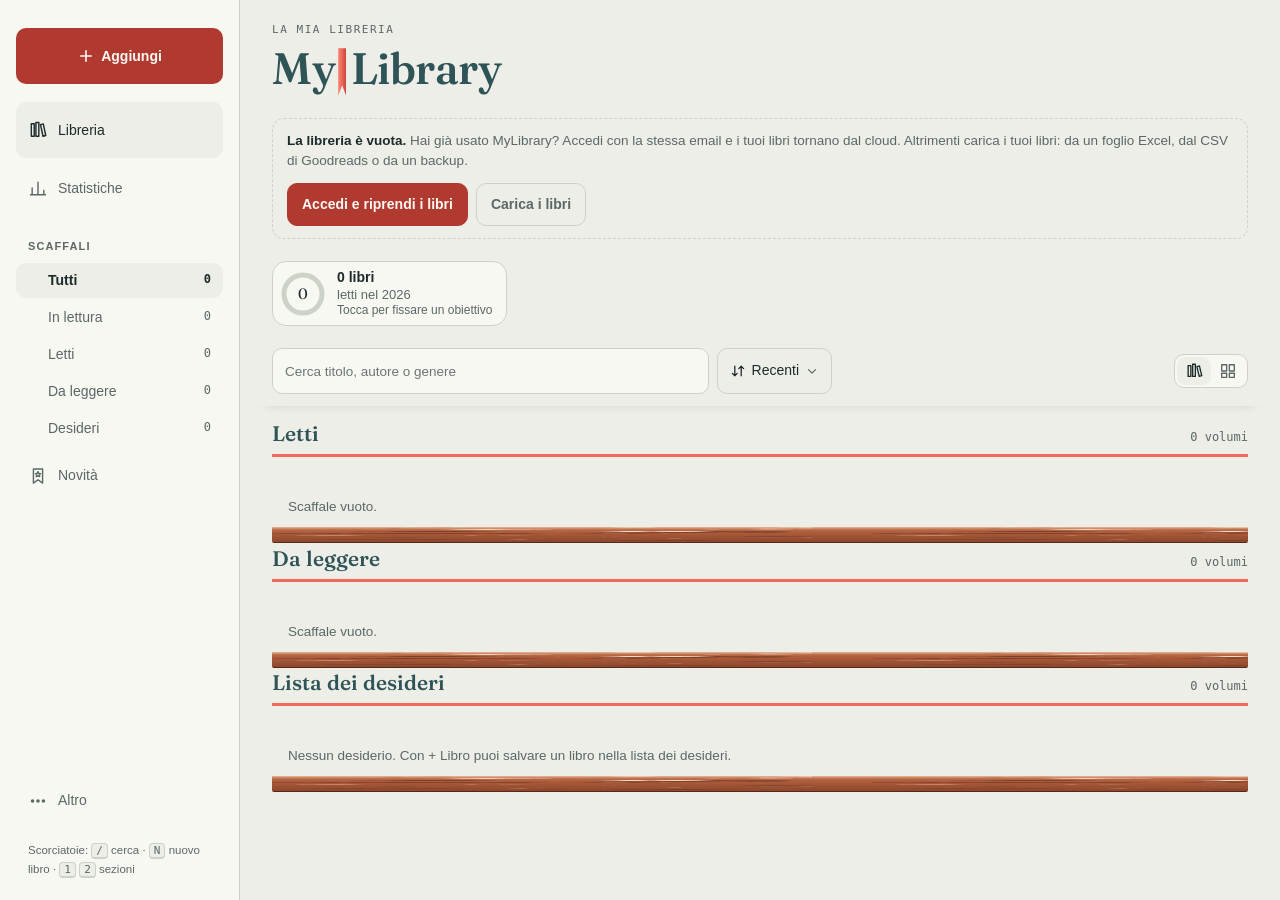
==== commit 15184ca8: "Nome di ciascuno nell'intestazione (v95) Co-Authored-By: Claude Opus 5.5 <noreply@anthropic.com> Cla" ====
--- a/index.html
+++ b/index.html
@@ -22,7 +22,7 @@
 <body>
 <div class="wrap">
   <header class="top">
-    <div class="exlibris">Libreria di Margaira Diego</div>
+    <div class="exlibris">La mia libreria</div>
     <h1>My<span class="rib" aria-hidden="true"></span>Library</h1>
   </header>
   <div id="notice"></div>
--- a/style.css
+++ b/style.css
@@ -339,6 +339,8 @@
 .rate button.on { color: var(--accent); }
 .actions { display: flex; gap: 8px; flex-wrap: wrap; }
 .btn { border: 1px solid var(--rule); background: var(--bg); padding: 10px 14px; border-radius: 10px; font-weight: 600; font-size: 14px; }
+a.btn { color: var(--ink); text-decoration: none; display: inline-flex; align-items: center; min-height: 44px; box-sizing: border-box; } /* link a forma di pulsante (v92: «Scarica il modello Excel») */
+#i-avvisi { color: var(--accent); font-weight: 600; font-size: 13.5px; } /* valori scartati dall'import (v92) */
 .btn.primary { background: var(--accent); color: var(--accent-ink); border-color: var(--accent); }
 .btn.danger { color: var(--accent); }
 .btn.ghost { border-color: transparent; background: none; }
@@ -445,7 +447,7 @@
   .dock .tab svg { width: 20px; height: 20px; }
   .dock .tab:hover, .dock .tab[aria-current="page"] { background: var(--bg); color: var(--ink); }
   .dock .tab .n { display: block; margin-left: auto; font-style: normal; font-family: var(--mono); font-size: 12px; color: var(--muted); }
-  .dock .tab[data-view="libreria"] { order: 1; } .dock .tab[data-view="stats"] { order: 2; }
+  .dock .tab[data-view="libreria"] { order: 1; } .dock .tab[data-view="stats"] { order: 2; } .dock .tab[data-view="novita"] { order: 3; } /* sotto gli scaffali (v84) */
   .dock .tab[data-act="search"] { display: none; }
   .dock .tab.add { order: 0; justify-content: center; gap: 6px; margin-bottom: 16px; padding: 10px; background: var(--accent); color: var(--accent-ink); font-weight: 600; }
   .dock .tab.add:hover { background: var(--accent); color: var(--accent-ink); filter: brightness(1.06); }
@@ -768,7 +770,7 @@
 /* Novità per te (v84) */
 .nov { display: grid; gap: 14px; padding-block: 8px 24px; }
 .nov-h { font-family: var(--f-title, inherit); color: var(--title); margin: 0; }
-.nov h3 { margin: 10px 0 0; color: var(--title); font-size: 17px; }
+.nov h3 { margin: 10px 0 0; color: var(--title); font-size: 17px; padding-bottom: 6px; border-bottom: 2px solid var(--coral); } /* riga corallo sottile (v87) */
 .nov-out { list-style: none; margin: 0; padding: 0; display: grid; gap: 12px; }
 .nov-out li { display: grid; grid-template-columns: 56px 1fr; gap: 6px 12px; align-items: start; }
 .nov-out li .cover, .nov-out li img { width: 56px; height: 84px; }
@@ -783,3 +785,37 @@
 .nov-card .cover, .nov-card img { width: 100%; aspect-ratio: 2 / 3; height: auto; margin-bottom: 6px; }
 .nov-card .btn, .nov-out .btn { min-height: 44px; margin-top: 6px; }
 .nov-foot { font-size: 13px; }
+.nov-pop { display: grid; gap: 10px; } /* pop-up delle uscite (v84) */
+.nov-pop h2 { margin: 0; color: var(--title); }
+.nov-pop .sub { margin: 0; }
+.nov-pop .actions { display: flex; flex-wrap: wrap; gap: 8px; }
+.nov-pop .actions .btn { min-height: 44px; }
+.nov h4 { margin: 6px 0 0; font-size: 15px; color: var(--muted); font-weight: 600; padding-bottom: 5px; border-bottom: 2px solid var(--coral); } /* gruppi delle proposte (v85), riga corallo (v88) */
+.nov-orig { display: grid; gap: 8px; margin-top: 8px; }
+.nov-orig .hint { margin: 0; }
+.nov-open, .nov-tit { border: 0; background: none; padding: 0; margin: 0; font: inherit; color: inherit; text-align: left; cursor: pointer; display: block; } /* aprono il dettaglio (v87) */
+.nov-tit { display: inline; font-weight: inherit; }
+.nov-card .nov-open { width: 100%; }
+.nov-open:focus-visible, .nov-tit:focus-visible { outline: 2px solid var(--accent); outline-offset: 2px; }
+.nov-det { display: grid; gap: 12px; }
+.nov-det-top { display: grid; grid-template-columns: 120px 1fr; gap: 14px; align-items: start; }
+.nov-det-top .cover, .nov-det-top img { width: 120px; height: 180px; }
+.nov-det h2 { margin: 0; color: var(--title); }
+.nov-det .sub { margin: 2px 0 6px; color: var(--muted); }
+.nov-det-dati { margin: 0 0 4px; font-size: 14px; color: var(--ink); }
+.nov-det h3 { margin: 4px 0; font-size: 15px; color: var(--title); }
+.nov-det .synopsis { margin: 0; line-height: 1.55; }
+.nov-det .actions { display: flex; flex-wrap: wrap; gap: 8px; }
+.nov-det .actions .btn { min-height: 44px; }
+
+/* Porta d'ingresso (v94): a pagina intera, sopra tutto; il resto dell'app nascosto finché non si entra */
+body.in-porta > :not(#porta):not(.toast):not(.update-bar) { display: none !important; }
+#porta { min-height: 100vh; min-height: 100dvh; display: flex; align-items: center; justify-content: center; padding: 24px 16px calc(24px + env(safe-area-inset-bottom)); box-sizing: border-box; background: var(--bg); }
+#porta .porta-box { width: 100%; max-width: 420px; }
+#porta h1 { margin: 0 0 18px; }
+#porta h2 { color: var(--title); font-size: 20px; margin: 0 0 8px; }
+#porta .btn { min-height: 44px; }
+#porta .hint { margin: 0 0 16px; }
+#porta .field { margin: 16px 0 8px; display: flex; flex-direction: column; gap: 6px; }
+#porta .actions { margin: 8px 0; display: flex; gap: 10px; flex-wrap: wrap; }
+#porta .status-line { margin-top: 10px; min-height: 1.4em; }
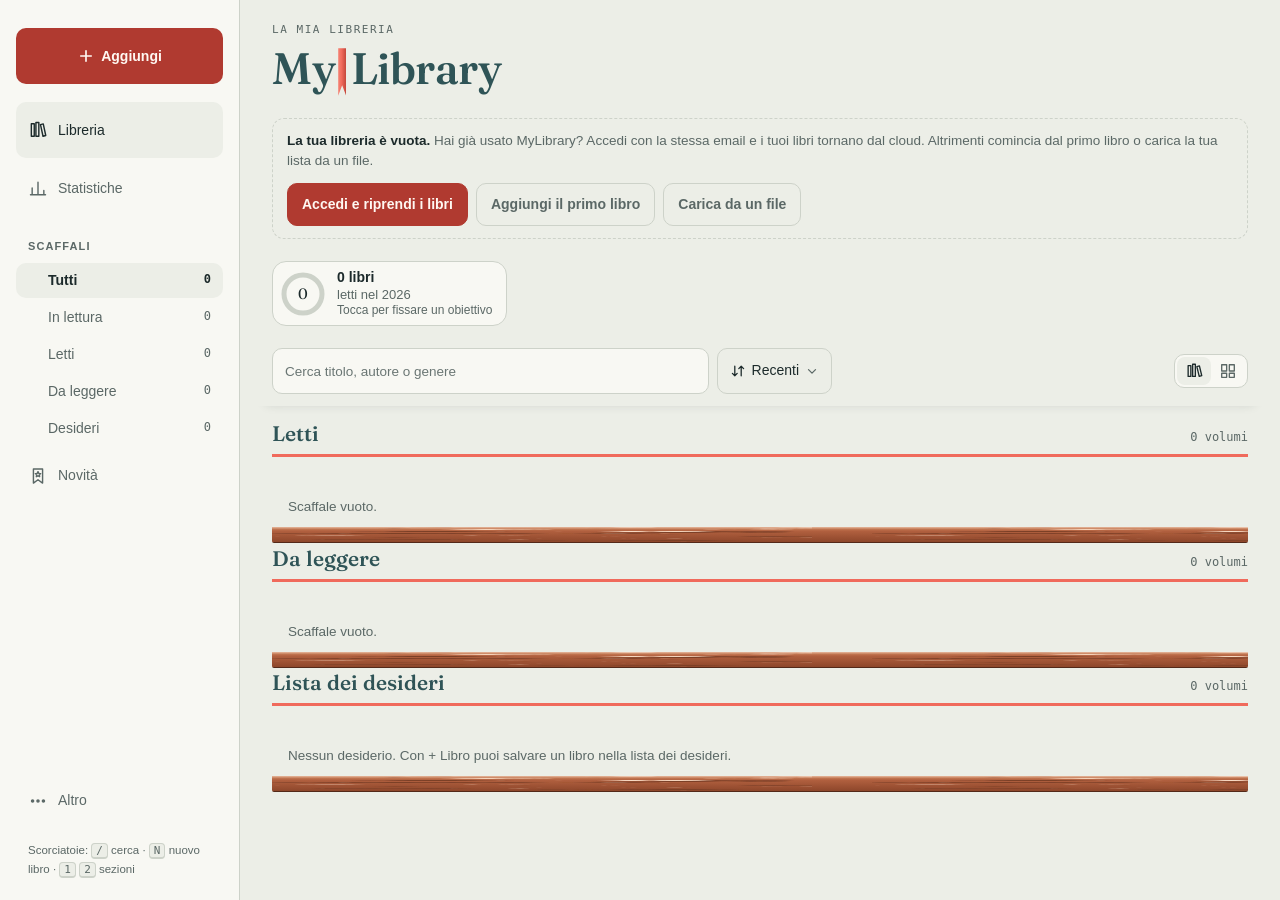
==== commit 1f28dce5: "v100: benvenuto per gli invitati, errori in italiano semplice, lente per la ricerca, Nuovo libro a p" ====
--- a/index.html
+++ b/index.html
@@ -30,6 +30,7 @@
   <section class="hero" id="hero" aria-label="Libri in lettura" hidden></section>
   <div class="sumrow">
     <div class="tally" id="tally"></div>
+    <button class="cerca-apri" id="cerca-apri" type="button" aria-label="Cerca e ordina" aria-expanded="false" aria-controls="searchbar"><svg viewBox="0 0 20 20" width="18" height="18" aria-hidden="true"><circle cx="8.5" cy="8.5" r="5" fill="none" stroke="currentColor" stroke-width="1.7"/><path d="M12.3 12.3 17 17" fill="none" stroke="currentColor" stroke-width="1.7" stroke-linecap="round"/></svg></button>
     <div class="viewsw viewsw-m" role="radiogroup" aria-label="Vista">
         <button type="button" role="radio" data-mode="dorsi" aria-checked="true" aria-label="Dorsi sullo scaffale" title="Dorsi"><svg viewBox="0 0 20 20" width="18" height="18" aria-hidden="true"><path d="M3.5 4h3v12h-3zM8.5 2.5h3V16h-3zM13.2 5.2l2.8-.8 2.6 10.8-2.8.8z" fill="none" stroke="currentColor" stroke-width="1.5" stroke-linejoin="round"/></svg></button>
         <button type="button" role="radio" data-mode="copertine" aria-checked="false" aria-label="Copertine" title="Copertine"><svg viewBox="0 0 20 20" width="18" height="18" aria-hidden="true"><path d="M3 3h5.5v7H3zM11.5 3H17v7h-5.5zM3 12.5h5.5V17H3zM11.5 12.5H17V17h-5.5z" fill="none" stroke="currentColor" stroke-width="1.5" stroke-linejoin="round"/></svg></button>
--- a/style.css
+++ b/style.css
@@ -197,6 +197,7 @@
   .pill[aria-checked="true"] { background: var(--ink); color: var(--bg); font-weight: 600; }
 }
 @media (max-width: 699px) { .pill b { display: none; } }
+.cerca-apri { display: none; }
 .viewsw { display: flex; flex: none; padding: 2px; border: 1px solid var(--rule); border-radius: 10px; background: var(--surface); }
 .viewsw button { border: 0; background: none; padding: 5px 8px; border-radius: 8px; color: var(--muted); display: grid; place-items: center; }
 .viewsw button[aria-checked="true"] { background: var(--bg); color: var(--ink); }
@@ -231,6 +232,11 @@
   .sumrow .tally { flex: 1; min-width: 0; margin-top: 0; }
   .sumrow .tally .goal { width: auto; }
   .sumrow .viewsw-m { display: flex; flex: none; }
+  /* v100: ricerca e «Ordina» dietro la lente, aperti solo quando servono */
+  #searchbar { display: none; }
+  body.cerca-aperta #searchbar { display: flex; }
+  .cerca-apri { display: grid; place-items: center; flex: none; width: 44px; height: 44px; margin: -6px -4px -6px 0; border: 0; background: none; color: var(--muted); border-radius: 10px; }
+  .cerca-apri[aria-expanded="true"] { color: var(--ink); background: var(--surface); }
   .tally .goal-txt em { display: none; } /* sul telefono niente "ne mancano": resta il conteggio */
   .goal svg { width: 30px; height: 30px; }
   .tally .goal { width: 100%; justify-content: flex-start; }
@@ -255,7 +261,7 @@
 .hero .rcard { grid-template-columns: 76px 1fr; gap: 10px 14px; padding: 14px; border-radius: 18px; box-shadow: 0 10px 24px -18px var(--shadow); align-items: center; }
 .hero .rbody { gap: 4px; }
 .hero .rbody h3 { font-size: 19px; }
-.rlabel { font-size: 11px; letter-spacing: .14em; text-transform: uppercase; color: var(--accent); font-weight: 600; }
+.rlabel { font-size: 11px; letter-spacing: .1em; text-transform: uppercase; color: var(--accent); font-weight: 600; }
 .rmeta { margin: 0; font-size: 13.5px; color: var(--muted); white-space: nowrap; overflow: hidden; text-overflow: ellipsis; }
 .rmeta b { color: var(--accent); font-weight: 600; }
 /* Sotto, a tutta larghezza: cursore che fa da barra, pagina, +10 e «+N» */
@@ -277,7 +283,7 @@
 .refresh { display: flex; flex-direction: column; gap: 6px; align-items: flex-start; }
 
 /* Pulsanti Mostra altri / Nascondi */
-.pager { display: flex; align-items: center; justify-content: space-between; flex-wrap: wrap; gap: 10px 14px; margin: 14px 0 0; padding: 10px 12px; border: 1px dashed var(--rule); border-radius: 14px; }
+.pager { display: flex; align-items: center; justify-content: space-between; flex-wrap: wrap; gap: 10px 14px; margin: 14px 0 0; padding: 4px 0; }
 .pager-count { font-family: var(--mono); font-size: 12px; color: var(--muted); font-variant-numeric: tabular-nums; }
 .pager-actions { display: flex; gap: 8px; flex-wrap: wrap; margin-left: auto; }
 .pager-btn { border: 1px solid var(--rule); background: var(--surface); color: var(--ink); padding: 8px 14px; border-radius: 999px; font-size: 13.5px; font-weight: 600; min-height: 44px; transition: background .15s ease, border-color .15s ease; }
@@ -293,8 +299,46 @@
 .menu-list b { font-size: 15px; font-weight: 600; }
 .menu-list span { font-size: 12.5px; color: var(--muted); }
 .menu-list button::after { content: ""; position: absolute; right: 16px; top: 50%; width: 7px; height: 7px; border-right: 2px solid var(--muted); border-top: 2px solid var(--muted); transform: translateY(-50%) rotate(45deg); }
-.menu-list .due span { color: var(--accent); font-weight: 600; }
+.menu-list .due > span:not(.vt), .menu-list .due .vt > span { color: var(--accent); font-weight: 600; }
 .menu-list .soon { opacity: .55; }
+/* «Altro» riordinato (v96): righe con icona, riquadro del profilo, pagine interne con «‹ Altro» */
+.menu-list > .vr { flex-direction: row; align-items: center; gap: 12px; padding: 11px 36px 11px 12px; color: var(--ink); text-decoration: none; }
+.menu-list > div.vr { padding-right: 12px; }
+.vr .vt, .prof-main .vt { display: flex; flex-direction: column; gap: 2px; min-width: 0; }
+.vr .vt > span { overflow-wrap: anywhere; }
+.menu-list .ic { flex: none; width: 30px; height: 30px; border-radius: 8px; display: grid; place-items: center; background: var(--paper-off); color: var(--title); }
+.ic svg, .av svg { width: 17px; height: 17px; fill: none; stroke: currentColor; stroke-width: 1.8; stroke-linecap: round; stroke-linejoin: round; }
+.menu-list > a.vr::after { content: ""; position: absolute; right: 16px; top: 50%; width: 7px; height: 7px; border-right: 2px solid var(--muted); border-top: 2px solid var(--muted); transform: translateY(-50%) rotate(45deg); }
+.sheet .glabel { font-size: 11px; letter-spacing: .1em; text-transform: uppercase; color: var(--muted); padding-left: 4px; margin-bottom: -8px; }
+.profilo { display: grid; grid-template-columns: minmax(0, 1fr) auto; align-items: center; gap: 8px; border: 1px solid var(--rule); border-radius: 16px; background: var(--bg); padding: 6px 8px 6px 6px; }
+.prof-main { display: flex; align-items: center; gap: 12px; text-align: left; border: 0; background: none; color: var(--ink); padding: 8px; border-radius: 12px; min-width: 0; min-height: 44px; }
+.prof-main .vt b { font-family: var(--display); font-weight: var(--dw); color: var(--title); font-size: 17px; }
+.prof-main .vt > span { font-size: 12.5px; color: var(--muted); overflow-wrap: anywhere; }
+.av { flex: none; width: 50px; height: 50px; border-radius: 50%; background: var(--title); color: var(--surface); display: grid; place-items: center; font-family: var(--display); font-style: normal; font-size: 22px; font-weight: var(--dw); }
+.av svg { width: 24px; height: 24px; }
+.ok { display: inline-block; width: 7px; height: 7px; border-radius: 50%; background: currentColor; color: var(--title); margin-right: 5px; vertical-align: 1px; }
+.anello { border: 0; background: none; padding: 4px; border-radius: 50%; width: 72px; height: 72px; flex: none; }
+.anello svg { width: 64px; height: 64px; display: block; }
+.anello .r0 { fill: none; stroke: var(--rule); stroke-width: 5; }
+.anello .r0.vuoto { stroke-dasharray: 4 4; }
+.anello .r1 { fill: none; stroke: var(--coral); stroke-width: 5; stroke-linecap: round; }
+.anello text { fill: var(--ink); font-size: 15px; font-weight: 700; text-anchor: middle; font-variant-numeric: tabular-nums; }
+.anello text.lab { font-size: 10.5px; font-weight: 400; fill: var(--muted); }
+.anello text.piu { font-size: 22px; font-weight: 400; fill: var(--accent); }
+.goal-row { font-size: 13px; color: var(--muted); text-align: right; margin-top: -8px; }
+.sheet .link { border: 0; background: none; color: var(--accent); font-weight: 600; font-size: inherit; padding: 0 2px; margin: -6px 0; min-height: 44px; }
+.ico-scan { width: 18px; height: 18px; fill: none; stroke: currentColor; stroke-width: 1.8; stroke-linecap: round; vertical-align: -4px; margin-right: 6px; }
+.a-mano-riga { margin: -6px 0 0; }
+.a-corpo { display: flex; flex-direction: column; gap: 14px; }
+.indietro { align-self: flex-start; border: 0; background: none; color: var(--accent); font-size: 15px; padding: 0 2px; margin: -10px 0 -12px; min-height: 44px; }
+.sheet .piede { text-align: center; }
+.sheet .piede a, #porta .porta-privacy a { color: var(--accent); }
+#i-ver:not(:empty)::before { content: " · "; }
+.strumenti { display: flex; flex-direction: column; gap: 12px; }
+.strumenti .hint, .strumenti + .status-line + .glabel + div .hint { margin-top: 4px; }
+.uscita { display: flex; flex-direction: column; gap: 10px; border-top: 1px solid var(--rule); padding-top: 14px; margin-top: 6px; }
+.uscita .glabel { color: var(--accent); margin-bottom: 0; }
+.uscita .btn { align-self: flex-start; }
 
 /* Schede a comparsa */
 .scrim { position: fixed; inset: 0; background: var(--scrim); z-index: 10; display: flex; align-items: flex-end; justify-content: center; }
@@ -302,6 +346,7 @@
 @media (min-width: 640px) { .scrim { align-items: center; } .sheet { border-radius: 18px; } }
 /* Su iPhone la scheda scorre solo in verticale: niente slittamenti di lato */
 .sheet { overflow-x: hidden; touch-action: pan-y pinch-zoom; }
+.sheet > * { flex-shrink: 0; } /* una scheda più alta dello schermo scorre: nessun elemento si schiaccia sotto il successivo */
 /* I campi data di Safari hanno una larghezza minima propria che può sforare la colonna */
 .field input[type="date"] { -webkit-appearance: none; appearance: none; min-width: 0; max-width: 100%; min-height: 44px; display: block; }
 .field input[type="date"]::-webkit-date-and-time-value { text-align: left; }
@@ -325,6 +370,7 @@
 .synopsis { font-size: 14px; color: var(--muted); margin: 0; white-space: pre-line; }
 .field { display: flex; flex-direction: column; gap: 4px; min-width: 0; }
 .field label, .label { font-size: 11px; letter-spacing: .1em; text-transform: uppercase; color: var(--muted); font-weight: 600; }
+.field label.frase { text-transform: none; letter-spacing: normal; font-size: 13.5px; font-weight: 500; color: var(--ink); } /* v99: istruzioni lunghe in testo normale, il maiuscoletto resta per le etichette brevi */
 .field input, .field select, .field textarea { padding: 10px 12px; border: 1px solid var(--rule); border-radius: 10px; background: var(--bg); width: 100%; }
 .field textarea { min-height: 76px; resize: vertical; }
 .grid2 { display: grid; grid-template-columns: 1fr 1fr; gap: 10px; }
@@ -426,7 +472,7 @@
 .covers .card .meta { justify-content: center; min-height: 18px; }
 .arch { display: flex; flex-direction: column; gap: 8px; border-top: 1px solid var(--rule); padding-top: 12px; }
 .arch p { margin: 0; font-size: 13.5px; }
-.arch .warn { color: var(--accent); font-weight: 600; }
+.sheet .warn { color: var(--accent); font-weight: 600; margin: 0; font-size: 13.5px; }
 .ulist { display: flex; flex-direction: column; gap: 8px; }
 .urow { display: flex; align-items: center; justify-content: space-between; gap: 10px; background: var(--bg); border-radius: 10px; padding: 10px 12px; }
 .urow span { font-size: 13.5px; min-width: 0; } .urow small { display: block; color: var(--muted); font-size: 12px; }
@@ -528,7 +574,7 @@
 .pk-body { display: flex; flex-direction: column; gap: 3px; min-width: 0; font-size: 12.5px; color: var(--muted); }
 .pk-body b { font-family: var(--display); font-weight: var(--dw); font-size: 16px; line-height: 1.2; color: var(--ink); }
 .pk-meta { font-size: 12px; }
-.pk-st { font-size: 11px; letter-spacing: .08em; text-transform: uppercase; color: var(--accent); margin-top: 2px; }
+.pk-st { font-size: 11px; letter-spacing: .1em; text-transform: uppercase; color: var(--accent); margin-top: 2px; }
 
 /* ---------- Fluidità ---------- */
 html { scroll-behavior: smooth; }
@@ -607,7 +653,8 @@
 .badge { position: absolute; z-index: 3; min-width: 18px; height: 18px; padding: 0 5px; box-sizing: border-box; border-radius: 9px; background: var(--badge); color: #fff; font: 700 12px/18px -apple-system, "Segoe UI", sans-serif; font-style: normal; text-align: center; box-shadow: 0 1px 2px rgba(0, 0, 0, .35); pointer-events: none; }
 .spine.stale { padding-top: 20px; overflow: visible; } /* il pallino sporge di circa 2 mm sopra il dorso */
 .spine.stale img, .spine.stale .shade, .spine.stale .gloss { border-radius: inherit; }
-.spine .badge { top: -8px; left: 50%; transform: translateX(-50%); }
+.spine .badge { top: -5px; left: 50%; transform: translateX(-50%); }
+.spine .badge, .card .badge { min-width: 0; width: 12px; height: 12px; padding: 0; border-radius: 50%; } /* v99: pallino senza «!» */
 .card { position: relative; }
 .card .badge { top: 6px; right: 6px; }
 .badge.inline { position: static; flex: none; display: inline-block; margin-top: 1px; }
@@ -718,7 +765,6 @@
 .rf .quote textarea { border: 0; background: none; padding: 6px 0 6px 30px; font-family: var(--display); font-size: 19px; color: var(--title); field-sizing: content; min-height: 56px; resize: none; }
 .rf .notes textarea { border: 0; border-radius: 0; padding: 0 2px; line-height: 28px; min-height: 112px; color: var(--ink);
   background: repeating-linear-gradient(transparent 0 27px, var(--rule) 27px 28px); background-attachment: local; }
-.sheet.book > * { flex-shrink: 0; }
 .rf .period { display: flex; flex-direction: column; gap: 6px; }
 .rf .pline { margin: 0; font-family: var(--display); font-size: 16px; line-height: 1.5; color: var(--title); display: flex; flex-wrap: wrap; align-items: baseline; }
 .rf .pline .pl { flex-basis: 100%; }
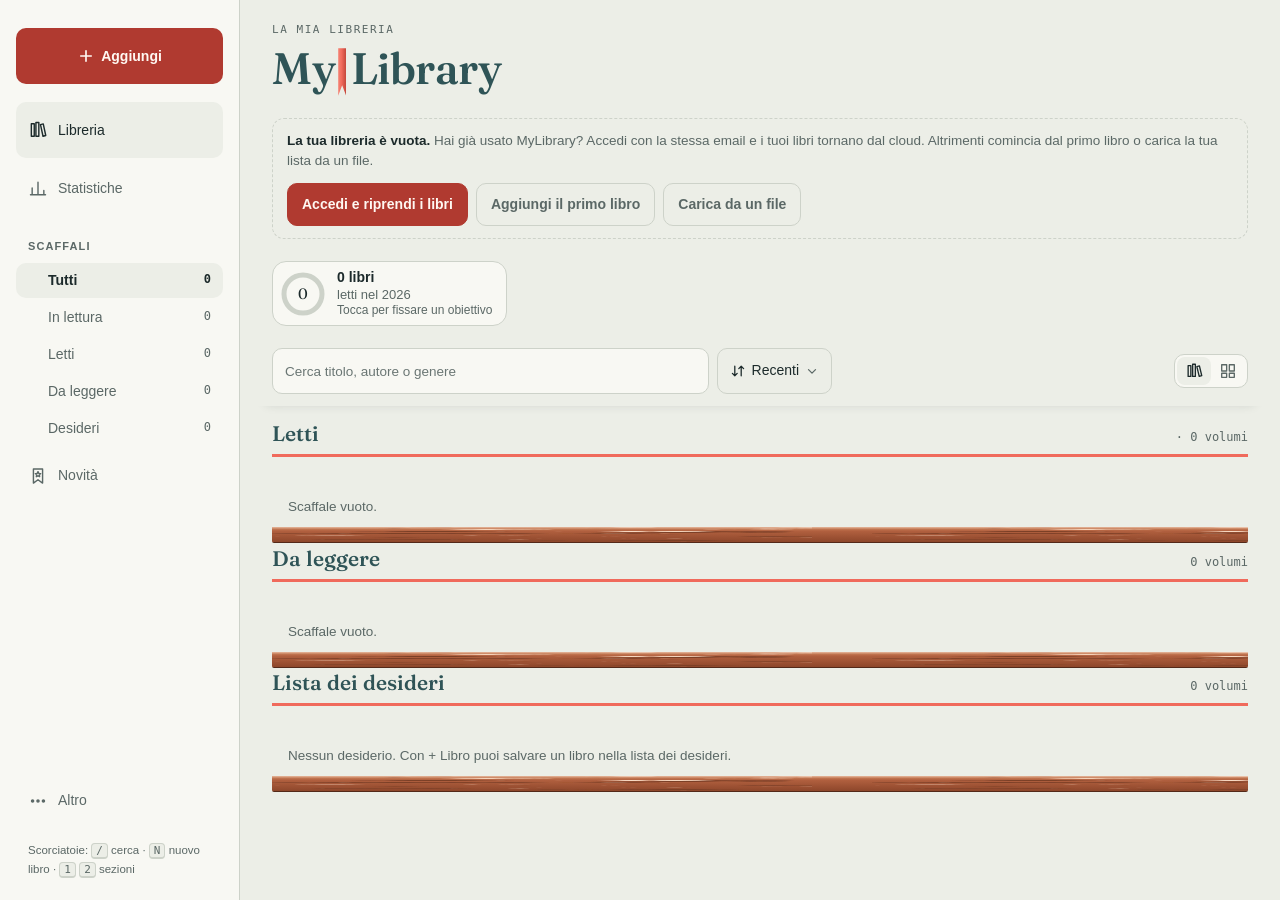
==== commit efa83723: "v103: obiettivo con anello sullo scaffale «Letti» invece che accanto alla nuvola Co-Authored-By: Cla" ====
--- a/index.html
+++ b/index.html
@@ -23,6 +23,7 @@
 <div class="wrap">
   <header class="top">
     <div class="exlibris">La mia libreria</div>
+    <button class="sync-stato" id="sync-stato" type="button" hidden></button>
     <h1>My<span class="rib" aria-hidden="true"></span>Library</h1>
   </header>
   <div id="notice"></div>
@@ -30,7 +31,6 @@
   <section class="hero" id="hero" aria-label="Libri in lettura" hidden></section>
   <div class="sumrow">
     <div class="tally" id="tally"></div>
-    <button class="cerca-apri" id="cerca-apri" type="button" aria-label="Cerca e ordina" aria-expanded="false" aria-controls="searchbar"><svg viewBox="0 0 20 20" width="18" height="18" aria-hidden="true"><circle cx="8.5" cy="8.5" r="5" fill="none" stroke="currentColor" stroke-width="1.7"/><path d="M12.3 12.3 17 17" fill="none" stroke="currentColor" stroke-width="1.7" stroke-linecap="round"/></svg></button>
     <div class="viewsw viewsw-m" role="radiogroup" aria-label="Vista">
         <button type="button" role="radio" data-mode="dorsi" aria-checked="true" aria-label="Dorsi sullo scaffale" title="Dorsi"><svg viewBox="0 0 20 20" width="18" height="18" aria-hidden="true"><path d="M3.5 4h3v12h-3zM8.5 2.5h3V16h-3zM13.2 5.2l2.8-.8 2.6 10.8-2.8.8z" fill="none" stroke="currentColor" stroke-width="1.5" stroke-linejoin="round"/></svg></button>
         <button type="button" role="radio" data-mode="copertine" aria-checked="false" aria-label="Copertine" title="Copertine"><svg viewBox="0 0 20 20" width="18" height="18" aria-hidden="true"><path d="M3 3h5.5v7H3zM11.5 3H17v7h-5.5zM3 12.5h5.5V17H3zM11.5 12.5H17V17h-5.5z" fill="none" stroke="currentColor" stroke-width="1.5" stroke-linejoin="round"/></svg></button>
@@ -56,6 +56,7 @@
     </div>
     <div class="filters">
       <div class="pills" id="pills" role="radiogroup" aria-label="Mostra"></div>
+      <button class="cerca-apri" id="cerca-apri" type="button" aria-label="Cerca e ordina" aria-expanded="false" aria-controls="searchbar"><svg viewBox="0 0 20 20" width="18" height="18" aria-hidden="true"><circle cx="8.5" cy="8.5" r="5" fill="none" stroke="currentColor" stroke-width="1.7"/><path d="M12.3 12.3 17 17" fill="none" stroke="currentColor" stroke-width="1.7" stroke-linecap="round"/></svg></button>
       <div class="viewsw" role="radiogroup" aria-label="Vista">
         <button type="button" role="radio" data-mode="dorsi" aria-checked="true" aria-label="Dorsi sullo scaffale" title="Dorsi"><svg viewBox="0 0 20 20" width="18" height="18" aria-hidden="true"><path d="M3.5 4h3v12h-3zM8.5 2.5h3V16h-3zM13.2 5.2l2.8-.8 2.6 10.8-2.8.8z" fill="none" stroke="currentColor" stroke-width="1.5" stroke-linejoin="round"/></svg></button>
         <button type="button" role="radio" data-mode="copertine" aria-checked="false" aria-label="Copertine" title="Copertine"><svg viewBox="0 0 20 20" width="18" height="18" aria-hidden="true"><path d="M3 3h5.5v7H3zM11.5 3H17v7h-5.5zM3 12.5h5.5V17H3zM11.5 12.5H17V17h-5.5z" fill="none" stroke="currentColor" stroke-width="1.5" stroke-linejoin="round"/></svg></button>
--- a/style.css
+++ b/style.css
@@ -52,7 +52,21 @@
 button { cursor: pointer; }
 :focus-visible { outline: 2px solid var(--accent); outline-offset: 2px; }
 
-header.top { padding-top: 22px; display: flex; flex-direction: column; gap: 6px; }
+header.top { padding-top: 22px; display: flex; flex-direction: column; gap: 6px; position: relative; }
+/* v102: stato della sincronizzazione, in alto a destra (si tocca per aprire Account) */
+/* v103: obiettivo sullo scaffale «Letti» (telefono): anello piccolo e testo al posto del solo conteggio */
+.obiettivo-sc { display: none; align-items: center; gap: 6px; margin-left: auto; border: 0; background: none; padding: 0 2px; min-height: 44px; color: var(--muted); font-size: 12.5px; font-variant-numeric: tabular-nums; }
+.obiettivo-sc b { color: var(--ink); font-weight: 600; }
+.obiettivo-sc svg { width: 24px; height: 24px; flex: none; }
+.obiettivo-sc .ring-bg { fill: none; stroke: var(--rule); stroke-width: 3.5; }
+.obiettivo-sc .ring-bg.vuoto { stroke-dasharray: 3 3; }
+.obiettivo-sc .ring-fg { fill: none; stroke: var(--coral); stroke-width: 3.5; stroke-linecap: round; }
+.shelf-head .obiettivo-sc span { font-family: var(--text, inherit); font-size: 12.5px; color: var(--muted); }
+.shelf-head .obiettivo-sc + span::before { content: "· "; }
+.sync-stato { position: absolute; top: 34px; right: -10px; width: 44px; height: 44px; display: grid; place-items: center; border: 0; background: none; color: var(--muted); border-radius: 50%; }
+.sync-stato svg { width: 22px; height: 22px; fill: none; stroke: currentColor; stroke-width: 1.7; stroke-linecap: round; stroke-linejoin: round; }
+.sync-stato[data-s="attesa"] { color: var(--title); }
+.sync-stato[data-s="offline"] { color: var(--accent); }
 .exlibris { font-family: var(--mono); font-size: 11px; letter-spacing: .14em; text-transform: uppercase; color: var(--muted); }
 h1 { font-family: var(--display); font-weight: var(--dw); font-size: clamp(30px, 7vw, 44px); line-height: 1.05; letter-spacing: -.01em; margin: 0; white-space: nowrap; color: var(--title); }
 /* Segnalibro tra «My» e «Library»: scende sotto la riga, con la tacca a V; misure in em, segue la grandezza del titolo */
@@ -226,16 +240,28 @@
   #searchbar { order: 2; }
   .tally .goal { border: 0; background: none; padding: 0; border-radius: 0; gap: 8px; }
   .pace-extra { display: none; }
-  .filters { display: flex; flex-direction: column; align-items: stretch; }
-  .toolbar .viewsw { display: none; } /* sul telefono il selettore sta nella riga dell'obiettivo */
-  .sumrow { display: flex; align-items: center; justify-content: space-between; gap: 8px; margin-top: -6px; }
+  .filters { display: flex; flex-direction: row; align-items: center; gap: 4px; } /* v103: lente e vista a destra dei filtri */
+  .filters .pills { flex: 1; min-width: 0; width: auto; align-self: auto; overflow-x: auto; scrollbar-width: none; }
+  .filters .pill { flex: none; padding: 7px 10px; } /* filtri interi: quelli che non ci stanno si raggiungono scorrendo di lato */
+  .sumrow { display: none; } /* v103: l'obiettivo sta sullo scaffale «Letti» (.obiettivo-sc) */
+  .obiettivo-sc { display: flex; }
+  .shelf-head:has(.obiettivo-sc) { align-items: center; }
   .sumrow .tally { flex: 1; min-width: 0; margin-top: 0; }
   .sumrow .tally .goal { width: auto; }
   .sumrow .viewsw-m { display: flex; flex: none; }
+  /* v101: «Cosa leggo adesso?» più compatto sul telefono (stessa scheda, meno altezza) */
+  #hero .next { gap: 6px; }
+  #hero .ntab { margin-top: 4px; padding: 6px 6px 8px; font-size: 13px; }
+  #hero .ncard { padding: 8px 14px 16px; }
+  #hero .nhead { padding-bottom: 3px; margin-bottom: 6px; }
+  #hero .nbody { grid-template-columns: minmax(0, 1fr) 44px; gap: 2px 12px; }
+  #hero .nbody b { font-size: 19px; }
+  #hero .ncard .cover { width: 44px; }
+  #hero .nbody .meta { display: none; }
   /* v100: ricerca e «Ordina» dietro la lente, aperti solo quando servono */
   #searchbar { display: none; }
   body.cerca-aperta #searchbar { display: flex; }
-  .cerca-apri { display: grid; place-items: center; flex: none; width: 44px; height: 44px; margin: -6px -4px -6px 0; border: 0; background: none; color: var(--muted); border-radius: 10px; }
+  .cerca-apri { display: grid; place-items: center; flex: none; width: 44px; height: 44px; margin: 0; border: 0; background: none; color: var(--muted); border-radius: 10px; }
   .cerca-apri[aria-expanded="true"] { color: var(--ink); background: var(--surface); }
   .tally .goal-txt em { display: none; } /* sul telefono niente "ne mancano": resta il conteggio */
   .goal svg { width: 30px; height: 30px; }
@@ -334,6 +360,10 @@
 .sheet .piede { text-align: center; }
 .sheet .piede a, #porta .porta-privacy a { color: var(--accent); }
 #i-ver:not(:empty)::before { content: " · "; }
+.aiuto { display: flex; flex-direction: column; gap: 8px; }
+.aiuto h3 { margin: 6px 0 0; font-family: var(--display); font-weight: var(--dw); font-size: 17px; color: var(--title); }
+.aiuto p { margin: 0; font-size: 14px; line-height: 1.5; }
+.aiuto kbd { font-family: var(--mono); font-size: 12px; border: 1px solid var(--rule); border-radius: 4px; padding: 0 5px; }
 .strumenti { display: flex; flex-direction: column; gap: 12px; }
 .strumenti .hint, .strumenti + .status-line + .glabel + div .hint { margin-top: 4px; }
 .uscita { display: flex; flex-direction: column; gap: 10px; border-top: 1px solid var(--rule); padding-top: 14px; margin-top: 6px; }
@@ -373,7 +403,7 @@
 .field label.frase { text-transform: none; letter-spacing: normal; font-size: 13.5px; font-weight: 500; color: var(--ink); } /* v99: istruzioni lunghe in testo normale, il maiuscoletto resta per le etichette brevi */
 .field input, .field select, .field textarea { padding: 10px 12px; border: 1px solid var(--rule); border-radius: 10px; background: var(--bg); width: 100%; }
 .field textarea { min-height: 76px; resize: vertical; }
-.grid2 { display: grid; grid-template-columns: 1fr 1fr; gap: 10px; }
+.grid2 { display: grid; grid-template-columns: 1fr 1fr; gap: 10px; align-items: end; } /* v101: se un'etichetta va a capo, i campi restano allineati */
 .grid2 > * { min-width: 0; }
 .rate { display: flex; gap: 2px; }
 .rate button { border: 0; background: none; font-size: 26px; line-height: 1; padding: 2px 4px; color: var(--rule); }
